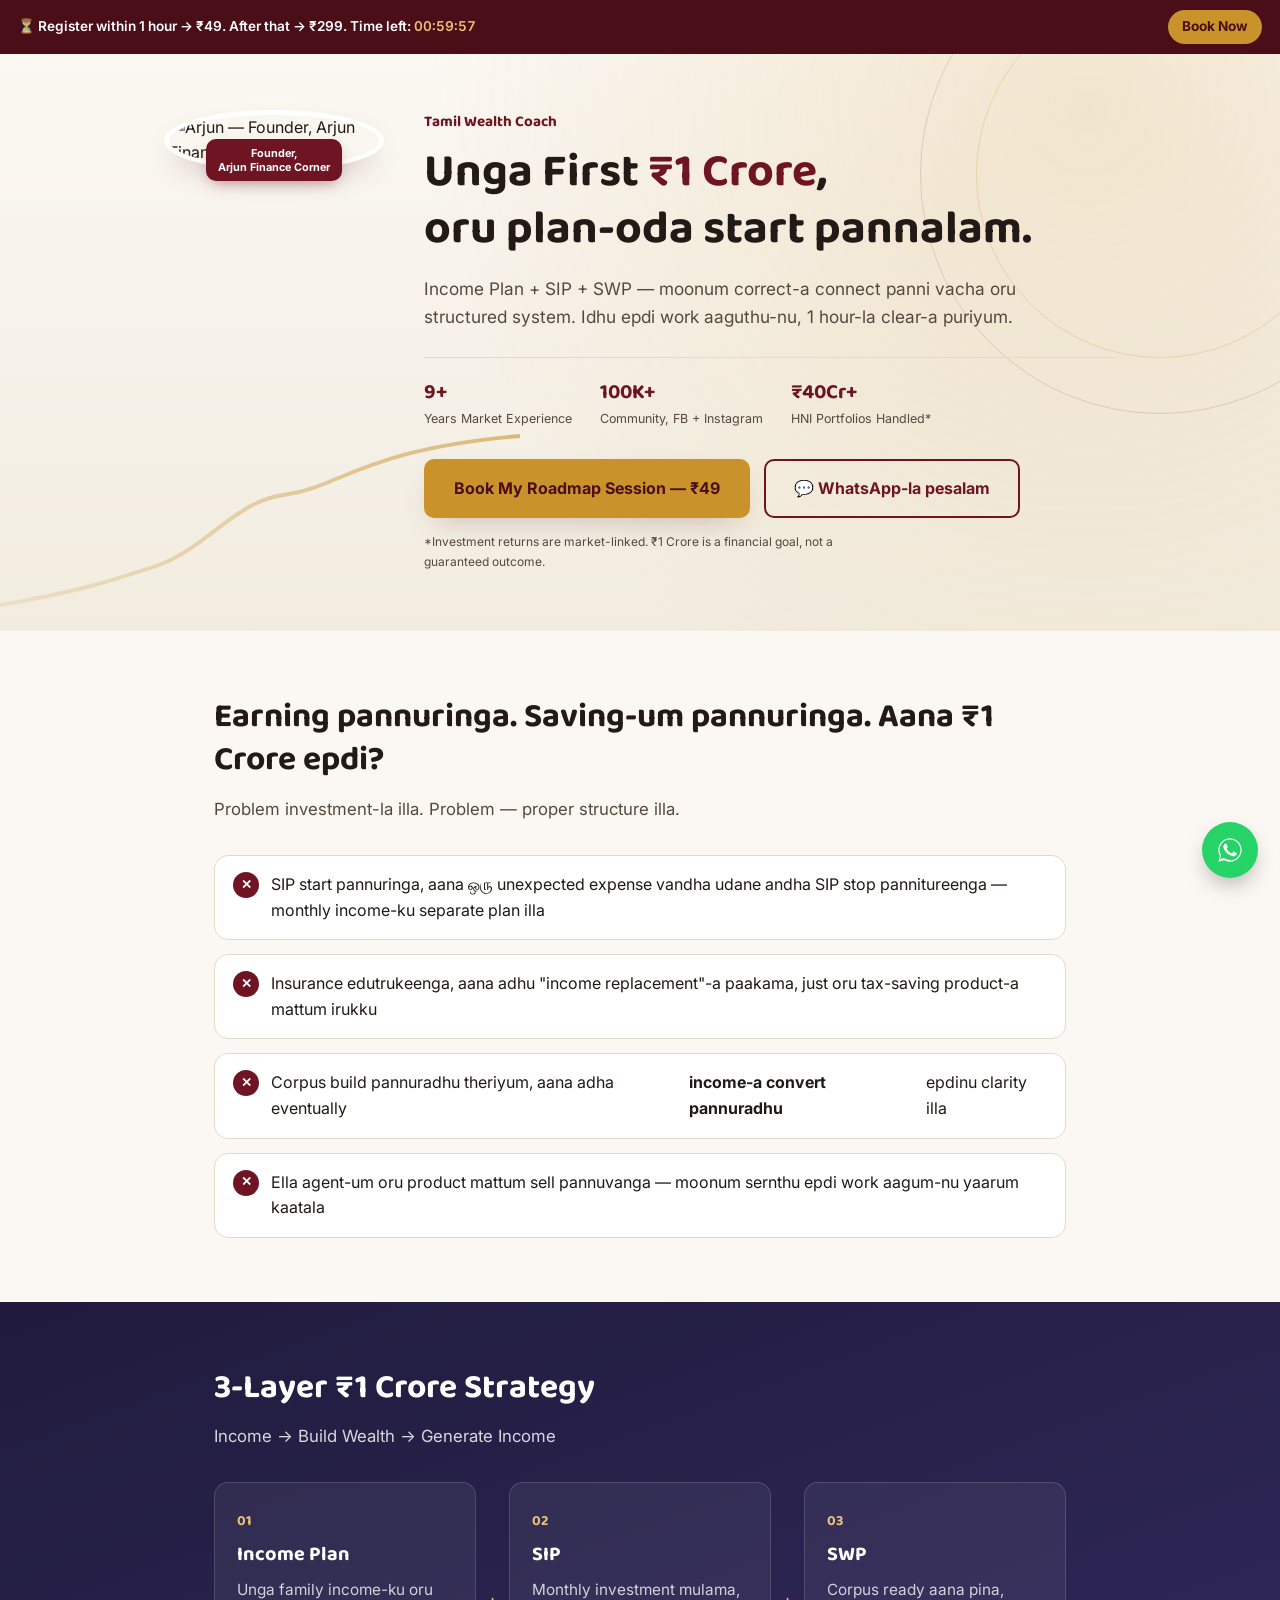
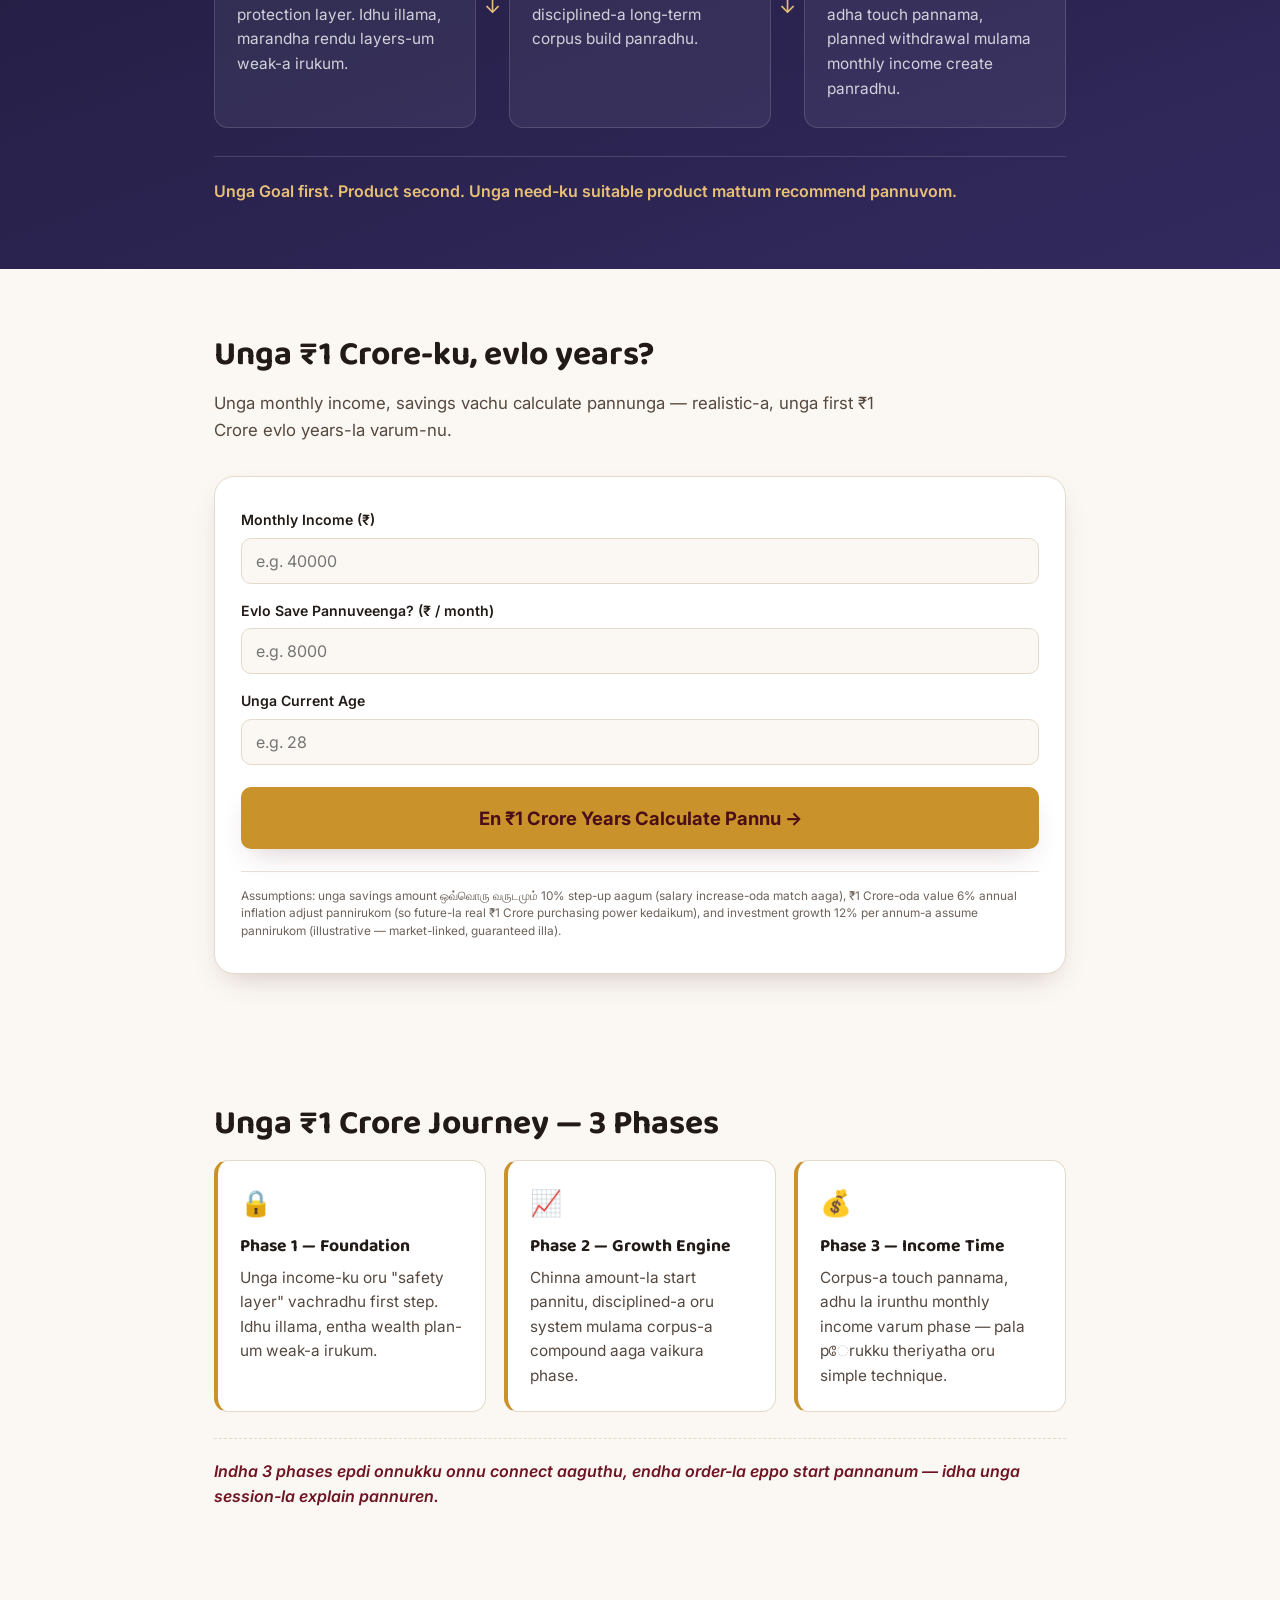
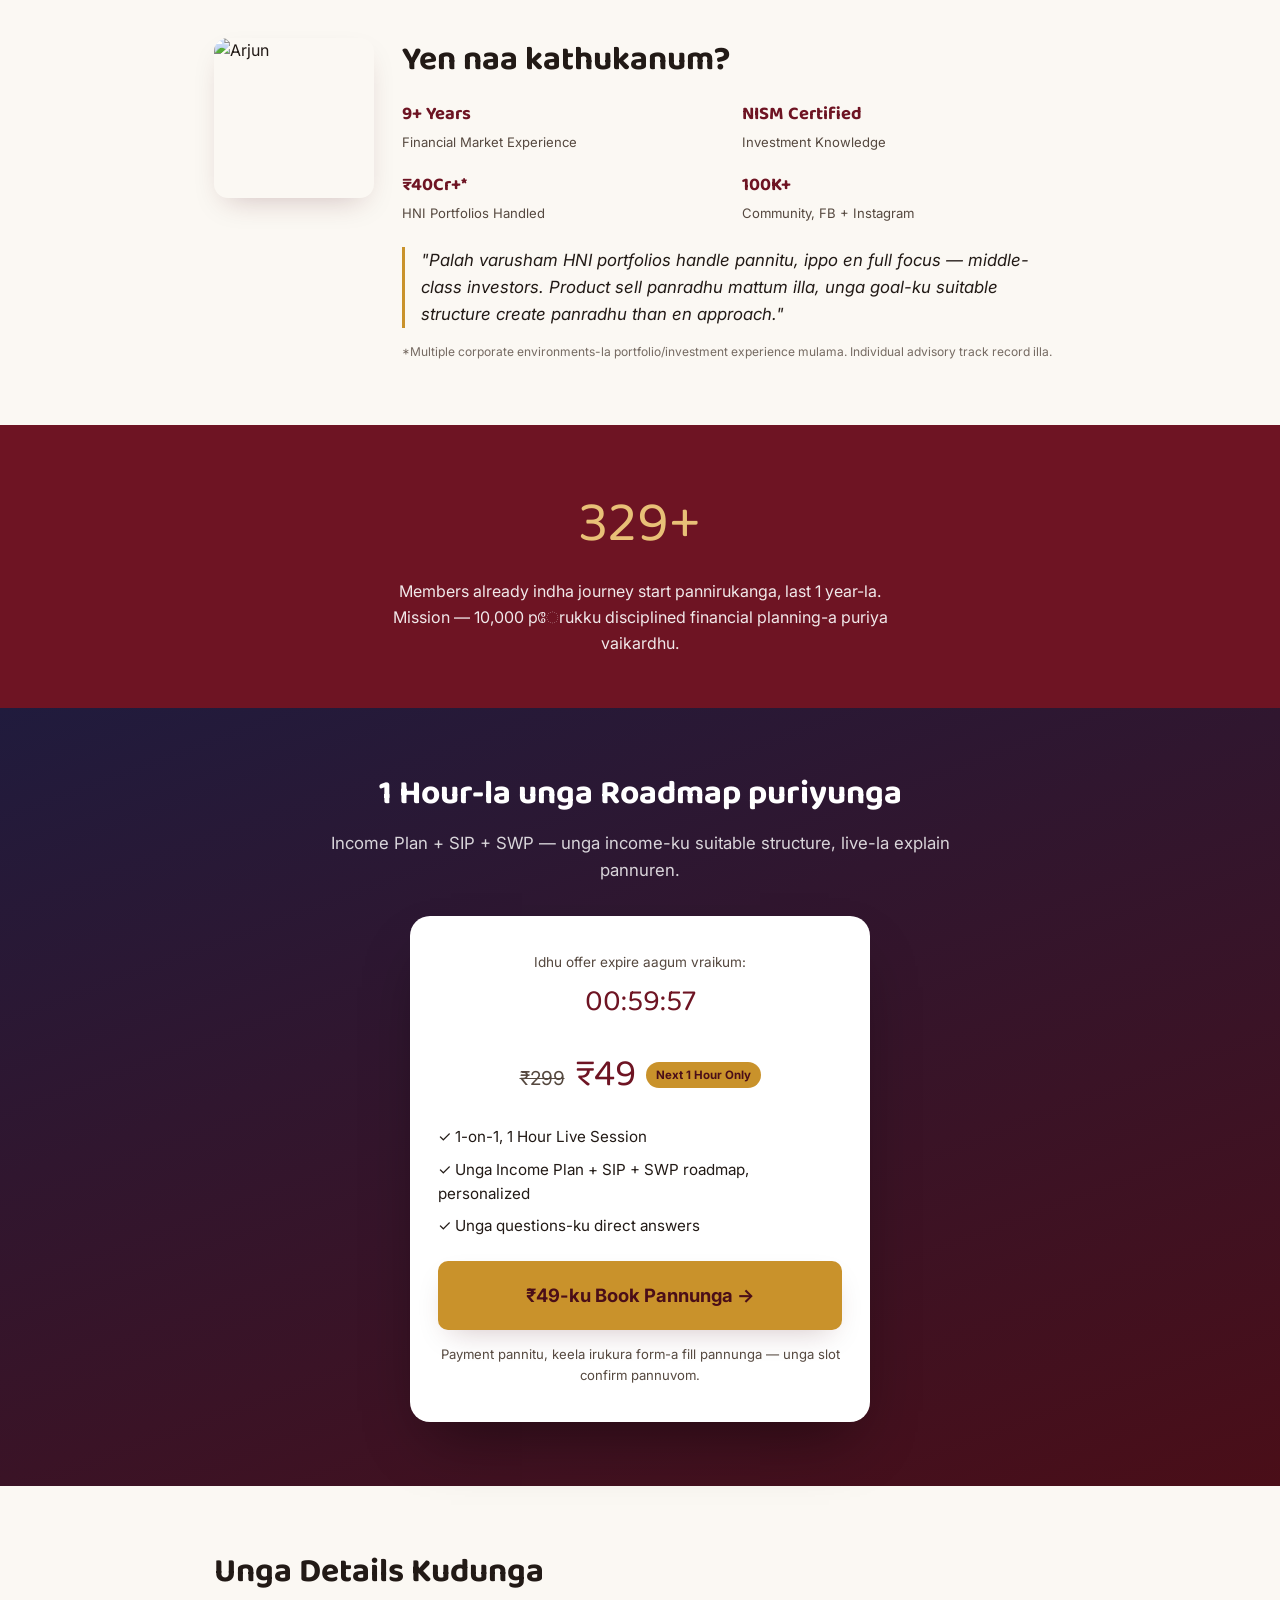
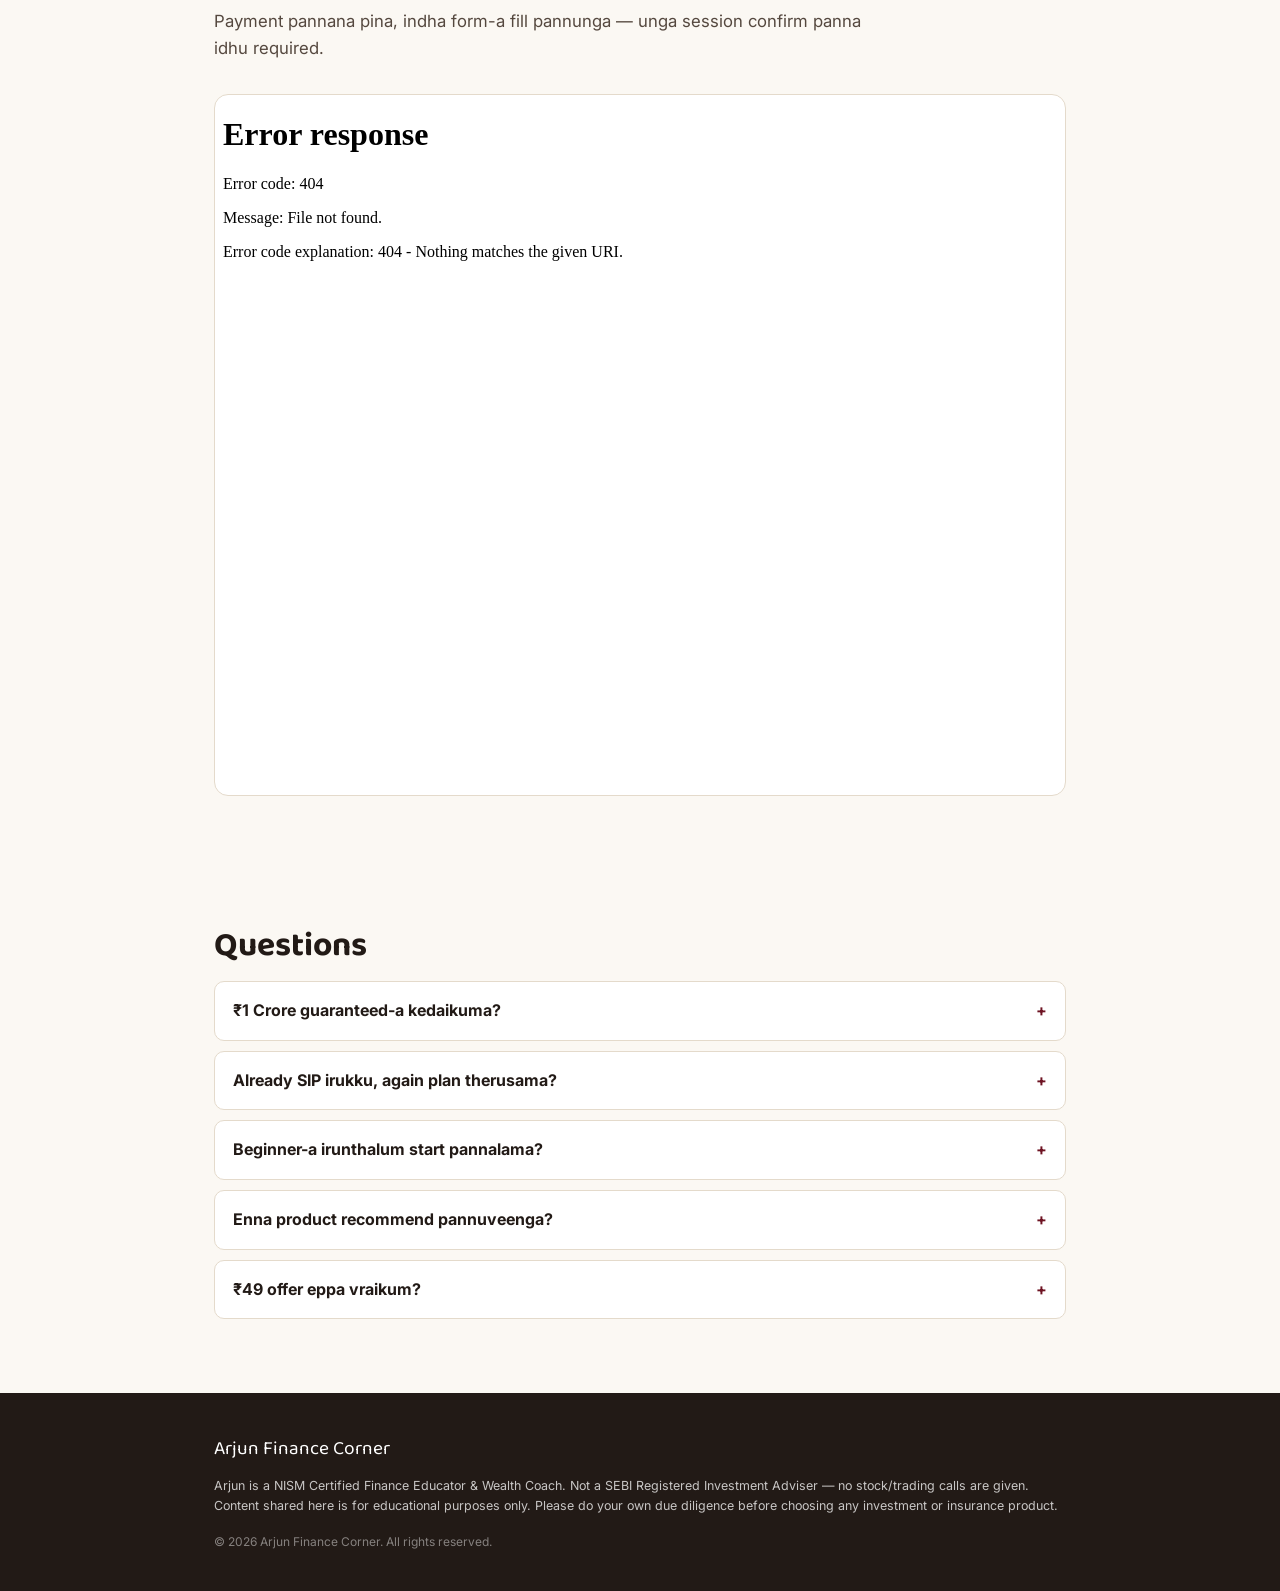
==== index.html @ 96fdb2d8 "Initial commit" ====
<!DOCTYPE html>
<html lang="en">
<head>
<meta charset="UTF-8">
<meta name="viewport" content="width=device-width, initial-scale=1.0">
<title>Arjun Finance Corner — Your First ₹1 Crore Journey</title>
<meta name="description" content="Income Plan + SIP + SWP — 3 layers combined-a your first ₹1 Crore-ku oru structured plan. Founder, Arjun Finance Corner.">
<link rel="preconnect" href="https://fonts.googleapis.com">
<link rel="preconnect" href="https://fonts.gstatic.com" crossorigin>
<link href="https://fonts.googleapis.com/css2?family=Baloo+Thambi+2:wght@500;600;700;800&family=Inter:wght@400;500;600;700;800&display=swap" rel="stylesheet">
<link rel="stylesheet" href="style.css">
</head>
<body>

<!-- ===== STICKY URGENCY STRIP ===== -->
<div class="urgency-strip" id="urgencyStrip">
  <span class="urgency-strip__text">⏳ Register within 1 hour → ₹49. After that → <span id="stripPriceAfter">₹299</span>. Time left: <span id="stripTimer">--:--:--</span></span>
  <a href="#offer" class="urgency-strip__cta">Book Now</a>
</div>

<!-- ===== HERO ===== -->
<header class="hero">
  <div class="hero__bg-ring" aria-hidden="true"></div>
  <svg class="hero__growth-line" viewBox="0 0 400 160" aria-hidden="true">
    <path d="M0,140 C60,130 90,120 120,110 C160,96 180,60 220,55 C260,50 280,20 400,10" stroke="url(#goldGrad)" stroke-width="3" fill="none" stroke-linecap="round"/>
    <defs>
      <linearGradient id="goldGrad" x1="0" y1="0" x2="1" y2="0">
        <stop offset="0%" stop-color="#C9922B" stop-opacity="0.15"/>
        <stop offset="100%" stop-color="#C9922B" stop-opacity="0.65"/>
      </linearGradient>
    </defs>
  </svg>
  <div class="hero__inner">
    <div class="hero__photo-wrap">
      <img src="assets/arjun-photo.jpg" alt="Arjun — Founder, Arjun Finance Corner" class="hero__photo">
      <div class="hero__badge">Founder,<br>Arjun Finance Corner</div>
    </div>
    <div class="hero__content">
      <p class="hero__kicker">Tamil Wealth Coach</p>
      <h1 class="hero__headline">Unga First <span class="hero__crore">₹1 Crore</span>,<br>oru plan-oda start pannalam.</h1>
      <p class="hero__sub">Income Plan + SIP + SWP — moonum correct-a connect panni vacha oru structured system. Idhu epdi work aaguthu-nu, 1 hour-la clear-a puriyum.</p>
      <div class="hero__stats">
        <div class="hero__stat"><strong>9+</strong><span>Years Market Experience</span></div>
        <div class="hero__stat"><strong>100K+</strong><span>Community, FB + Instagram</span></div>
        <div class="hero__stat"><strong>₹40Cr+</strong><span>HNI Portfolios Handled*</span></div>
      </div>
      <div class="hero__ctas">
        <a href="#offer" class="btn btn--primary">Book My Roadmap Session — ₹49</a>
        <a href="#" class="btn btn--ghost" id="whatsappCta">💬 WhatsApp-la pesalam</a>
      </div>
      <p class="hero__disclaimer">*Investment returns are market-linked. ₹1 Crore is a financial goal, not a guaranteed outcome.</p>
    </div>
  </div>
</header>

<!-- ===== PROBLEM ===== -->
<section class="section problem">
  <div class="section__inner">
    <h2 class="section__title">Earning pannuringa. Saving-um pannuringa. Aana ₹1 Crore epdi?</h2>
    <p class="section__lead">Problem investment-la illa. Problem — proper structure illa.</p>
    <ul class="problem__list">
      <li><span class="problem__mark">✕</span>SIP start pannuringa, aana ஒரு unexpected expense vandha udane andha SIP stop pannitureenga — monthly income-ku separate plan illa</li>
      <li><span class="problem__mark">✕</span>Insurance edutrukeenga, aana adhu "income replacement"-a paakama, just oru tax-saving product-a mattum irukku</li>
      <li><span class="problem__mark">✕</span>Corpus build pannuradhu theriyum, aana adha eventually <strong>income-a convert pannuradhu</strong> epdinu clarity illa</li>
      <li><span class="problem__mark">✕</span>Ella agent-um oru product mattum sell pannuvanga — moonum sernthu epdi work aagum-nu yaarum kaatala</li>
    </ul>
  </div>
</section>

<!-- ===== FRAMEWORK / SOLUTION ===== -->
<section class="section framework" id="framework">
  <div class="section__inner">
    <h2 class="section__title section__title--light">3-Layer ₹1 Crore Strategy</h2>
    <p class="section__lead section__lead--light">Income → Build Wealth → Generate Income</p>
    <div class="framework__grid">
      <div class="framework__card">
        <div class="framework__num">01</div>
        <h3>Income Plan</h3>
        <p>Unga family income-ku oru protection layer. Idhu illama, marandha rendu layers-um weak-a irukum.</p>
      </div>
      <div class="framework__arrow" aria-hidden="true">↓</div>
      <div class="framework__card">
        <div class="framework__num">02</div>
        <h3>SIP</h3>
        <p>Monthly investment mulama, disciplined-a long-term corpus build panradhu.</p>
      </div>
      <div class="framework__arrow" aria-hidden="true">↓</div>
      <div class="framework__card">
        <div class="framework__num">03</div>
        <h3>SWP</h3>
        <p>Corpus ready aana pina, adha touch pannama, planned withdrawal mulama monthly income create panradhu.</p>
      </div>
    </div>
    <p class="framework__note">Unga Goal first. Product second. Unga need-ku suitable product mattum recommend pannuvom.</p>
  </div>
</section>

<!-- ===== CALCULATOR ===== -->
<section class="section calculator" id="calculator">
  <div class="section__inner">
    <h2 class="section__title">Unga ₹1 Crore-ku, evlo years?</h2>
    <p class="section__lead">Unga monthly income, savings vachu calculate pannunga — realistic-a, unga first ₹1 Crore evlo years-la varum-nu.</p>

    <div class="calculator__card">
      <div class="calculator__inputs">
        <label class="calculator__field">
          <span>Monthly Income (₹)</span>
          <input type="number" id="calcIncome" placeholder="e.g. 40000" min="0">
        </label>
        <label class="calculator__field">
          <span>Evlo Save Pannuveenga? (₹ / month)</span>
          <input type="number" id="calcSavings" placeholder="e.g. 8000" min="0">
        </label>
        <label class="calculator__field">
          <span>Unga Current Age</span>
          <input type="number" id="calcAge" placeholder="e.g. 28" min="18" max="65">
        </label>
      </div>
      <button class="btn btn--primary btn--large" id="calcButton">En ₹1 Crore Years Calculate Pannu →</button>

      <div class="calculator__result" id="calcResult" hidden>
        <div class="calculator__result-main">
          <span class="calculator__result-number" id="calcYears">--</span>
          <span class="calculator__result-label">years work pannina, unga ₹1 Crore reach aagum</span>
        </div>
        <p class="calculator__result-sub" id="calcAgeText"></p>
        <p class="calculator__result-cta">Idha faster-a achieve panna, unga structure-la enna change pannanum-nu — session-la personally kaatren.</p>
        <a href="#offer" class="btn btn--ghost calculator__result-btn">En Roadmap Book Pannu — ₹49</a>
      </div>

      <p class="calculator__assumptions">
        Assumptions: unga savings amount ஒவ்வொரு வருடமும் 10% step-up aagum (salary increase-oda match aaga), ₹1 Crore-oda value 6% annual inflation adjust pannirukom (so future-la real ₹1 Crore purchasing power kedaikum), and investment growth 12% per annum-a assume pannirukom (illustrative — market-linked, guaranteed illa).
      </p>
    </div>
  </div>
</section>

<!-- ===== ROADMAP (curiosity, not full reveal) ===== -->
<section class="section roadmap">
  <div class="section__inner">
    <h2 class="section__title">Unga ₹1 Crore Journey — 3 Phases</h2>
    <div class="roadmap__grid">
      <div class="roadmap__phase">
        <span class="roadmap__icon">🔒</span>
        <h3>Phase 1 — Foundation</h3>
        <p>Unga income-ku oru "safety layer" vachradhu first step. Idhu illama, entha wealth plan-um weak-a irukum.</p>
      </div>
      <div class="roadmap__phase">
        <span class="roadmap__icon">📈</span>
        <h3>Phase 2 — Growth Engine</h3>
        <p>Chinna amount-la start pannitu, disciplined-a oru system mulama corpus-a compound aaga vaikura phase.</p>
      </div>
      <div class="roadmap__phase">
        <span class="roadmap__icon">💰</span>
        <h3>Phase 3 — Income Time</h3>
        <p>Corpus-a touch pannama, adhu la irunthu monthly income varum phase — pala pேrukku theriyatha oru simple technique.</p>
      </div>
    </div>
    <p class="roadmap__hook">Indha 3 phases epdi onnukku onnu connect aaguthu, endha order-la eppo start pannanum — idha unga session-la explain pannuren.</p>
  </div>
</section>

<!-- ===== AUTHORITY ===== -->
<section class="section authority">
  <div class="section__inner authority__inner">
    <img src="assets/arjun-photo.jpg" alt="Arjun" class="authority__photo">
    <div class="authority__content">
      <h2 class="section__title">Yen naa kathukanum?</h2>
      <div class="authority__grid">
        <div class="authority__stat"><strong>9+ Years</strong><span>Financial Market Experience</span></div>
        <div class="authority__stat"><strong>NISM Certified</strong><span>Investment Knowledge</span></div>
        <div class="authority__stat"><strong>₹40Cr+*</strong><span>HNI Portfolios Handled</span></div>
        <div class="authority__stat"><strong>100K+</strong><span>Community, FB + Instagram</span></div>
      </div>
      <p class="authority__story">"Palah varusham HNI portfolios handle pannitu, ippo en full focus — middle-class investors. Product sell panradhu mattum illa, unga goal-ku suitable structure create panradhu than en approach."</p>
      <p class="authority__fine">*Multiple corporate environments-la portfolio/investment experience mulama. Individual advisory track record illa.</p>
    </div>
  </div>
</section>

<!-- ===== MISSION ===== -->
<section class="section mission">
  <div class="section__inner mission__inner">
    <div class="mission__number">329+</div>
    <p class="mission__text">Members already indha journey start pannirukanga, last 1 year-la. Mission — 10,000 pேrukku disciplined financial planning-a puriya vaikardhu.</p>
  </div>
</section>

<!-- ===== OFFER / CTA ===== -->
<section class="section offer" id="offer">
  <div class="section__inner offer__inner">
    <h2 class="section__title section__title--light">1 Hour-la unga Roadmap puriyunga</h2>
    <p class="section__lead section__lead--light">Income Plan + SIP + SWP — unga income-ku suitable structure, live-la explain pannuren.</p>

    <div class="offer__card">
      <div class="offer__timer">
        <p class="offer__timer-label">Idhu offer expire aagum vraikum:</p>
        <div class="offer__timer-count" id="offerTimer">--:--:--</div>
      </div>
      <div class="offer__price">
        <span class="offer__price-old">₹299</span>
        <span class="offer__price-new">₹49</span>
        <span class="offer__price-tag">Next 1 Hour Only</span>
      </div>
      <ul class="offer__includes">
        <li>✓ 1-on-1, 1 Hour Live Session</li>
        <li>✓ Unga Income Plan + SIP + SWP roadmap, personalized</li>
        <li>✓ Unga questions-ku direct answers</li>
      </ul>
      <a href="https://razorpay.me/@arjun6340?amount=rZC5NMufSVtgb9QV3szYxw%3D%3D" target="_blank" rel="noopener" class="btn btn--primary btn--large">₹49-ku Book Pannunga →</a>
      <p class="offer__note">Payment pannitu, keela irukura form-a fill pannunga — unga slot confirm pannuvom.</p>
    </div>
  </div>
</section>

<!-- ===== LEAD FORM ===== -->
<section class="section lead-form" id="register">
  <div class="section__inner">
    <h2 class="section__title">Unga Details Kudunga</h2>
    <p class="section__lead">Payment pannana pina, indha form-a fill pannunga — unga session confirm panna idhu required.</p>

    <!--
      GOOGLE FORM EMBED — REPLACE THIS
      ---------------------------------
      1. Create a Google Form with fields: Name, Phone Number, Age, Yearly Investable Amount
      2. Link the form's responses to a Google Sheet (Responses tab -> link to Sheets icon)
      3. Get the form's embed link: Send -> <> (embed) -> copy the src URL
      4. Paste that URL below, replacing YOUR_GOOGLE_FORM_EMBED_URL

      Alternative: if you're collecting details via Razorpay itself (custom fields
      on the payment page), you can remove this whole iframe block and instead
      link straight to your Razorpay page from the Offer section above.
    -->
    <div class="lead-form__frame-wrap">
      <iframe src="YOUR_GOOGLE_FORM_EMBED_URL" width="100%" height="700" frameborder="0" title="Registration Form">Loading form…</iframe>
    </div>
  </div>
</section>

<!-- ===== FAQ ===== -->
<section class="section faq">
  <div class="section__inner">
    <h2 class="section__title">Questions</h2>
    <details class="faq__item">
      <summary>₹1 Crore guaranteed-a kedaikuma?</summary>
      <p>Illa. ₹1 Crore oru financial goal. Actual outcome investment performance, contributions, time matrum vera factors-a depend pannirukum.</p>
    </details>
    <details class="faq__item">
      <summary>Already SIP irukku, again plan therusama?</summary>
      <p>Existing investments-a review pannitu, avanga unga goal-ku align aagurangala-nu paakalam.</p>
    </details>
    <details class="faq__item">
      <summary>Beginner-a irunthalum start pannalama?</summary>
      <p>Yes. Unga current financial position matrum goal-oda base pannitu plan build pannalam.</p>
    </details>
    <details class="faq__item">
      <summary>Enna product recommend pannuveenga?</summary>
      <p>Unga goal matrum suitability-a base pannitu, appropriate options mattum consider pannuvom.</p>
    </details>
    <details class="faq__item">
      <summary>₹49 offer eppa vraikum?</summary>
      <p>Neenga page open pannina 1 hour-ku ulla register pannina ₹49. Adhukku aprom regular price ₹299 apply aagum.</p>
    </details>
  </div>
</section>

<!-- ===== FOOTER ===== -->
<footer class="footer">
  <div class="section__inner footer__inner">
    <p class="footer__brand">Arjun Finance Corner</p>
    <p class="footer__disclaimer">Arjun is a NISM Certified Finance Educator &amp; Wealth Coach. Not a SEBI Registered Investment Adviser — no stock/trading calls are given. Content shared here is for educational purposes only. Please do your own due diligence before choosing any investment or insurance product.</p>
    <p class="footer__copy">© <span id="year"></span> Arjun Finance Corner. All rights reserved.</p>
  </div>
</footer>

<!-- ===== FLOATING WHATSAPP BUTTON ===== -->
<a href="#" id="whatsappFloat" class="whatsapp-float" target="_blank" rel="noopener" aria-label="Chat on WhatsApp">
  <svg viewBox="0 0 24 24" width="28" height="28" fill="white"><path d="M17.5 14.4c-.3-.1-1.7-.9-2-1-.3-.1-.5-.1-.7.1-.2.3-.8 1-.9 1.2-.2.2-.3.2-.6.1-.3-.1-1.3-.5-2.4-1.5-.9-.8-1.5-1.8-1.7-2.1-.2-.3 0-.5.1-.6.1-.1.3-.3.4-.5.1-.2.2-.3.3-.5.1-.2 0-.4 0-.5C10 9 9.4 7.6 9.1 7c-.2-.5-.4-.4-.6-.4h-.5c-.2 0-.5.1-.7.3-.2.3-1 1-1 2.4s1 2.8 1.1 3c.1.2 2 3.1 4.9 4.3.7.3 1.2.5 1.6.6.7.2 1.3.2 1.8.1.5-.1 1.7-.7 2-1.4.2-.7.2-1.2.1-1.3-.1-.1-.3-.2-.6-.3z"/><path d="M12 2C6.5 2 2 6.5 2 12c0 1.9.5 3.6 1.4 5.2L2 22l4.9-1.3c1.5.8 3.3 1.3 5.1 1.3 5.5 0 10-4.5 10-10S17.5 2 12 2zm0 18.3c-1.7 0-3.3-.5-4.7-1.3l-.3-.2-3.5 1 .9-3.4-.2-.4C3.5 14.6 3 13.3 3 12 3 7.1 7.1 3 12 3s9 4.1 9 9-4.1 9-9 9z"/></svg>
</a>

<script src="script.js"></script>
<script>document.getElementById('year').textContent = new Date().getFullYear();</script>
</body>
</html>
---- style.css ----
/* ===================================================================
   ARJUN FINANCE CORNER — Landing Page
   Palette: maroon (from brand blazer) + gold (wealth/Tamil festive cue)
             on warm ivory, with deep indigo for the framework section.
=================================================================== */

:root{
  --maroon: #6E1423;
  --maroon-dark: #4A0E18;
  --gold: #C9922B;
  --gold-light: #E8C077;
  --indigo: #201B3D;
  --indigo-light: #322A5E;
  --ivory: #FBF8F3;
  --ivory-deep: #F2ECE0;
  --ink: #221A16;
  --ink-soft: #55483F;
  --line: #E4DACB;
  --white: #FFFFFF;

  --font-head: 'Baloo Thambi 2', sans-serif;
  --font-body: 'Inter', sans-serif;

  --radius: 14px;
  --shadow: 0 12px 30px -12px rgba(74,14,24,0.25);
}

*{box-sizing:border-box; margin:0; padding:0;}

html{scroll-behavior:smooth;}

body{
  font-family: var(--font-body);
  color: var(--ink);
  background: var(--ivory);
  line-height: 1.6;
  -webkit-font-smoothing: antialiased;
}

h1,h2,h3{ font-family: var(--font-head); font-weight: 700; color: var(--ink); }

.section__inner{
  max-width: 900px;
  margin: 0 auto;
  padding: 64px 24px;
}

.section__title{
  font-size: clamp(1.5rem, 4vw, 2.1rem);
  line-height: 1.3;
  margin-bottom: 14px;
}
.section__title--light{ color: var(--white); }

.section__lead{
  font-size: 1.05rem;
  color: var(--ink-soft);
  margin-bottom: 32px;
  max-width: 60ch;
}
.section__lead--light{ color: rgba(255,255,255,0.82); }

/* ---------- Buttons ---------- */
.btn{
  display:inline-block;
  font-family: var(--font-body);
  font-weight: 700;
  font-size: 1rem;
  text-decoration:none;
  padding: 15px 28px;
  border-radius: 10px;
  transition: transform .15s ease, box-shadow .15s ease;
  border: 2px solid transparent;
}
.btn:hover{ transform: translateY(-2px); }
.btn--primary{
  background: var(--gold);
  color: var(--maroon-dark);
  box-shadow: var(--shadow);
}
.btn--primary:hover{ box-shadow: 0 16px 34px -10px rgba(201,146,43,0.5); }
.btn--ghost{
  background: transparent;
  border-color: rgba(255,255,255,0.55);
  color: var(--white);
}
.btn--large{ font-size: 1.15rem; padding: 18px 36px; width: 100%; text-align:center; }

/* ---------- Urgency strip ---------- */
.urgency-strip{
  position: sticky; top:0; z-index: 50;
  background: var(--maroon-dark);
  color: var(--white);
  display:flex; align-items:center; justify-content:space-between; gap:12px;
  padding: 10px 18px;
  font-size: 0.85rem;
}
.urgency-strip__text{ font-weight:600; }
#stripTimer{ color: var(--gold-light); font-variant-numeric: tabular-nums; }
.urgency-strip__cta{
  background: var(--gold); color: var(--maroon-dark);
  padding: 6px 14px; border-radius: 20px; font-weight:700;
  text-decoration:none; white-space:nowrap;
}

/* ---------- Hero ---------- */
.hero{
  position: relative;
  background:
    radial-gradient(circle at 85% 10%, rgba(201,146,43,0.18), transparent 55%),
    linear-gradient(180deg, var(--ivory) 0%, var(--ivory-deep) 100%);
  overflow: hidden;
  padding-bottom: 20px;
}
.hero__bg-ring{
  position: absolute;
  right: -120px; top: -120px;
  width: 480px; height: 480px;
  border: 1.5px solid rgba(110,20,35,0.15);
  border-radius: 50%;
}
.hero__bg-ring::before{
  content:"";
  position:absolute; inset: 55px;
  border: 1.5px solid rgba(201,146,43,0.25);
  border-radius: 50%;
}
.hero__growth-line{
  position:absolute; left:0; bottom:0; width: 55%; max-width: 520px; height:auto;
  opacity: 0.9;
  pointer-events:none;
}
@keyframes heroRise{
  from{ opacity:0; transform: translateY(14px); }
  to{ opacity:1; transform: translateY(0); }
}
.hero__content > *{ animation: heroRise 0.7s ease both; }
.hero__content > *:nth-child(2){ animation-delay: 0.06s; }
.hero__content > *:nth-child(3){ animation-delay: 0.12s; }
.hero__content > *:nth-child(4){ animation-delay: 0.18s; }
.hero__content > *:nth-child(5){ animation-delay: 0.24s; }
.hero__content > *:nth-child(6){ animation-delay: 0.30s; }
@media (prefers-reduced-motion: reduce){
  .hero__content > *{ animation: none; }
}
.hero__inner{
  position: relative;
  max-width: 1000px;
  margin: 0 auto;
  padding: 56px 24px 40px;
  display:grid;
  grid-template-columns: 220px 1fr;
  gap: 40px;
  align-items:start;
}
.hero__photo-wrap{ position: relative; }
.hero__photo{
  width: 100%;
  aspect-ratio: 1/1;
  object-fit: cover;
  border-radius: 50%;
  border: 5px solid var(--white);
  box-shadow: var(--shadow);
}
.hero__badge{
  position:absolute; bottom:-10px; left:50%; transform:translateX(-50%);
  background: var(--maroon);
  color: var(--white);
  font-size: 0.68rem; font-weight:700; text-align:center; line-height:1.3;
  padding: 7px 12px; border-radius: 10px;
  white-space:nowrap;
  box-shadow: 0 6px 16px -6px rgba(110,20,35,0.5);
}
.hero__kicker{
  font-family: var(--font-head);
  color: var(--maroon);
  font-weight: 700;
  font-size: 0.95rem;
  margin-bottom: 10px;
}
.hero__headline{
  font-size: clamp(1.9rem, 5vw, 2.9rem);
  line-height: 1.22;
  margin-bottom: 18px;
}
.hero__crore{ color: var(--maroon); }
.hero__sub{
  color: var(--ink-soft);
  font-size: 1.08rem;
  max-width: 56ch;
  margin-bottom: 26px;
}
.hero__stats{
  display:flex; gap: 28px; flex-wrap: wrap;
  margin-bottom: 30px;
  padding-top: 18px;
  border-top: 1px solid var(--line);
}
.hero__stat{ display:flex; flex-direction:column; }
.hero__stat strong{ font-family: var(--font-head); font-size: 1.3rem; color: var(--maroon); }
.hero__stat span{ font-size: 0.78rem; color: var(--ink-soft); }
.hero__ctas{ display:flex; gap:14px; flex-wrap:wrap; margin-bottom: 14px; }
.hero__ctas .btn--ghost{ color: var(--maroon); border-color: var(--maroon); }
.hero__disclaimer{ font-size: 0.75rem; color: var(--ink-soft); opacity: 0.8; max-width: 56ch; }

/* ---------- Problem ---------- */
.problem__list{ list-style:none; display:grid; gap: 14px; }
.problem__list li{
  display:flex; gap: 12px; align-items:flex-start;
  background: var(--white);
  border: 1px solid var(--line);
  border-radius: var(--radius);
  padding: 16px 18px;
  font-size: 1rem;
}
.problem__mark{
  flex-shrink:0;
  width: 26px; height:26px;
  background: var(--maroon);
  color: var(--white);
  border-radius: 50%;
  display:flex; align-items:center; justify-content:center;
  font-size: 0.8rem; font-weight:700;
}

/* ---------- Framework (dark) ---------- */
.framework{
  background: linear-gradient(160deg, var(--indigo) 0%, var(--indigo-light) 100%);
  color: var(--white);
}
.framework__grid{
  display:grid;
  grid-template-columns: 1fr;
  gap: 8px;
  margin: 24px 0 28px;
}
.framework__card{
  background: rgba(255,255,255,0.06);
  border: 1px solid rgba(255,255,255,0.14);
  border-radius: var(--radius);
  padding: 26px 22px;
}
.framework__num{
  font-family: var(--font-head);
  color: var(--gold-light);
  font-size: 0.9rem;
  font-weight:700;
  margin-bottom: 6px;
}
.framework__card h3{ color: var(--white); font-size: 1.25rem; margin-bottom: 8px; }
.framework__card p{ color: rgba(255,255,255,0.78); font-size: 0.96rem; }
.framework__arrow{ text-align:center; color: var(--gold-light); font-size: 1.3rem; }
.framework__note{
  font-size: 1rem; font-weight:600; color: var(--gold-light);
  border-top: 1px solid rgba(255,255,255,0.15);
  padding-top: 22px;
}

/* ---------- Calculator ---------- */
.calculator__card{
  background: var(--white);
  border: 1px solid var(--line);
  border-radius: 20px;
  padding: 32px 26px;
  box-shadow: var(--shadow);
}
.calculator__inputs{
  display:grid; gap: 16px;
  margin-bottom: 22px;
}
.calculator__field{ display:flex; flex-direction:column; gap:6px; }
.calculator__field span{ font-size: 0.88rem; font-weight:600; color: var(--ink); }
.calculator__field input{
  font-family: var(--font-body);
  font-size: 1rem;
  padding: 12px 14px;
  border: 1.5px solid var(--line);
  border-radius: 10px;
  background: var(--ivory);
  color: var(--ink);
}
.calculator__field input:focus{
  outline: none;
  border-color: var(--maroon);
}
.calculator__result{
  margin-top: 26px;
  padding-top: 24px;
  border-top: 1px dashed var(--line);
  text-align:center;
}
.calculator__result-main{
  display:flex; flex-direction:column; align-items:center; gap:4px;
  margin-bottom: 10px;
}
.calculator__result-number{
  font-family: var(--font-head);
  font-size: 3rem;
  color: var(--maroon);
  line-height:1;
}
.calculator__result-label{ font-size: 0.92rem; color: var(--ink-soft); max-width: 32ch; }
.calculator__result-sub{ font-size: 0.9rem; color: var(--ink-soft); margin-bottom: 14px; }
.calculator__result-cta{ font-size: 0.95rem; font-weight:600; color: var(--ink); margin-bottom: 16px; }
.calculator__result-btn{ color: var(--maroon); border-color: var(--maroon); }
.calculator__assumptions{
  font-size: 0.74rem; color: var(--ink-soft); opacity:0.85;
  margin-top: 22px; padding-top: 16px; border-top: 1px solid var(--line);
  line-height:1.5;
}

/* ---------- Roadmap ---------- */
.roadmap__grid{
  display:grid; gap: 18px;
  margin-bottom: 26px;
}
.roadmap__phase{
  background: var(--white);
  border: 1px solid var(--line);
  border-left: 4px solid var(--gold);
  border-radius: var(--radius);
  padding: 22px;
  transition: transform .18s ease, box-shadow .18s ease;
}
.roadmap__phase:hover{
  transform: translateY(-4px);
  box-shadow: var(--shadow);
}
.roadmap__icon{ font-size: 1.6rem; display:block; margin-bottom: 8px; }
.roadmap__phase h3{ font-size: 1.1rem; margin-bottom: 6px; }
.roadmap__phase p{ color: var(--ink-soft); font-size: 0.96rem; }
.roadmap__hook{
  font-style: italic;
  color: var(--maroon);
  font-weight: 600;
  border-top: 1px dashed var(--line);
  padding-top: 20px;
}

/* ---------- Authority ---------- */
.authority__inner{
  display:grid; grid-template-columns: 160px 1fr; gap: 28px; align-items:start;
}
.authority__photo{
  width:100%; aspect-ratio: 1/1; object-fit:cover;
  border-radius: var(--radius);
  box-shadow: var(--shadow);
}
.authority__grid{
  display:grid; grid-template-columns: 1fr 1fr; gap: 16px;
  margin: 18px 0 22px;
}
.authority__stat strong{ display:block; font-family: var(--font-head); color: var(--maroon); font-size:1.15rem; }
.authority__stat span{ font-size: 0.82rem; color: var(--ink-soft); }
.authority__story{
  font-size: 1.05rem; font-style: italic; color: var(--ink);
  border-left: 3px solid var(--gold);
  padding-left: 16px;
  margin-bottom: 14px;
}
.authority__fine{ font-size: 0.75rem; color: var(--ink-soft); opacity:0.8; }

/* ---------- Mission ---------- */
.mission{ background: var(--maroon); color: var(--white); }
.mission__inner{ text-align:center; padding: 52px 24px; }
.mission__number{
  font-family: var(--font-head);
  font-size: clamp(2.6rem, 8vw, 3.6rem);
  color: var(--gold-light);
}
.mission__text{ max-width: 50ch; margin: 10px auto 0; color: rgba(255,255,255,0.9); }

/* ---------- Offer ---------- */
.offer{
  background: linear-gradient(160deg, var(--indigo) 0%, var(--maroon-dark) 100%);
}
.offer__inner{ text-align:center; }
.offer__inner .section__lead{ margin-left:auto; margin-right:auto; }
.offer__card{
  background: var(--white);
  border-radius: 20px;
  padding: 36px 28px;
  max-width: 460px;
  margin: 0 auto;
  box-shadow: 0 30px 60px -20px rgba(0,0,0,0.45);
}
.offer__timer-label{ font-size: 0.85rem; color: var(--ink-soft); margin-bottom:4px; }
.offer__timer-count{
  font-family: var(--font-head);
  font-size: 1.9rem;
  color: var(--maroon);
  font-variant-numeric: tabular-nums;
  margin-bottom: 18px;
}
.offer__price{ display:flex; align-items:baseline; justify-content:center; gap:10px; margin-bottom: 20px; }
.offer__price-old{ text-decoration: line-through; color: var(--ink-soft); font-size:1.2rem; }
.offer__price-new{ font-family: var(--font-head); font-size: 2.4rem; color: var(--maroon); }
.offer__price-tag{ background: var(--gold); color: var(--maroon-dark); font-size:0.72rem; font-weight:700; padding: 4px 10px; border-radius: 20px; align-self:center; }
.offer__includes{ list-style:none; text-align:left; margin-bottom: 22px; display:grid; gap:8px; }
.offer__includes li{ font-size: 0.95rem; color: var(--ink); }
.offer__note{ font-size: 0.82rem; color: var(--ink-soft); margin-top: 14px; }

/* ---------- Lead form ---------- */
.lead-form__frame-wrap{
  border: 1px solid var(--line);
  border-radius: var(--radius);
  overflow: hidden;
  background: var(--white);
}
.lead-form iframe{ display:block; }

/* ---------- FAQ ---------- */
.faq__item{
  background: var(--white);
  border: 1px solid var(--line);
  border-radius: 10px;
  padding: 16px 18px;
  margin-bottom: 10px;
}
.faq__item summary{
  cursor:pointer; font-weight:700; font-size: 1rem;
  list-style: none;
}
.faq__item summary::-webkit-details-marker{ display:none; }
.faq__item summary::after{ content:"+"; float:right; color: var(--maroon); font-weight:700; }
.faq__item[open] summary::after{ content:"–"; }
.faq__item p{ margin-top: 10px; color: var(--ink-soft); font-size: 0.95rem; }

/* ---------- Footer ---------- */
.footer{ background: var(--ink); color: rgba(255,255,255,0.75); }
.footer__inner{ padding: 40px 24px; }
.footer__brand{ font-family: var(--font-head); color: var(--white); font-size: 1.2rem; margin-bottom: 12px; }
.footer__disclaimer{ font-size: 0.78rem; line-height:1.6; margin-bottom: 16px; }
.footer__copy{ font-size: 0.75rem; opacity: 0.6; }

/* ---------- WhatsApp float ---------- */
.whatsapp-float{
  position: fixed; bottom: 22px; right: 22px; z-index: 60;
  width: 56px; height:56px; border-radius:50%;
  background: #25D366;
  display:flex; align-items:center; justify-content:center;
  box-shadow: 0 10px 24px -8px rgba(0,0,0,0.4);
}

/* ---------- Responsive ---------- */
@media (min-width: 720px){
  .framework__grid{ grid-template-columns: 1fr auto 1fr auto 1fr; align-items:stretch; }
  .framework__arrow{ align-self:center; }
  .roadmap__grid{ grid-template-columns: repeat(3, 1fr); }
}
@media (max-width: 620px){
  .hero__inner{ grid-template-columns: 1fr; text-align:center; }
  .hero__photo-wrap{ width: 160px; margin: 0 auto; }
  .hero__stats{ justify-content:center; }
  .hero__ctas{ justify-content:center; }
  .authority__inner{ grid-template-columns: 1fr; text-align:center; }
  .authority__photo{ width: 140px; margin: 0 auto; }
  .authority__story{ text-align:left; }
  .urgency-strip{ flex-direction:column; text-align:center; gap:6px; }
}

@media (prefers-reduced-motion: reduce){
  html{ scroll-behavior:auto; }
  .btn{ transition:none; }
}

/* Visible keyboard focus */
a:focus-visible, button:focus-visible, summary:focus-visible{
  outline: 3px solid var(--gold);
  outline-offset: 2px;
}

/* ---------- Thank-you page ---------- */
.ty{
  min-height: 100vh;
  display:flex; align-items:center; justify-content:center;
  background: linear-gradient(160deg, var(--indigo) 0%, var(--maroon-dark) 100%);
  padding: 40px 20px;
}
.ty__card{
  background: var(--white);
  border-radius: 22px;
  max-width: 460px;
  width: 100%;
  padding: 40px 30px;
  text-align: center;
  box-shadow: 0 30px 70px -20px rgba(0,0,0,0.5);
}
.ty__photo{
  width: 76px; height: 76px; border-radius:50%; object-fit:cover;
  border: 3px solid var(--gold);
  margin-bottom: 14px;
}
.ty__check{
  width: 52px; height:52px; border-radius:50%;
  background: var(--gold);
  color: var(--maroon-dark);
  font-size: 1.6rem; font-weight:800;
  display:flex; align-items:center; justify-content:center;
  margin: 0 auto 16px;
}
.ty__title{ font-size: 1.6rem; margin-bottom: 10px; }
.ty__sub{ color: var(--ink-soft); font-size: 0.98rem; margin-bottom: 26px; }
.ty__next{ text-align:left; background: var(--ivory); border-radius: 12px; padding: 18px 20px; margin-bottom: 24px; }
.ty__next h2{ font-size: 1rem; margin-bottom: 10px; }
.ty__next ol{ padding-left: 18px; color: var(--ink-soft); font-size: 0.92rem; display:grid; gap: 8px; }
.ty__wa-btn{ width:100%; text-align:center; margin-bottom: 18px; }
.ty__help{ font-size: 0.85rem; color: var(--ink-soft); }
.ty__help a{ color: var(--maroon); font-weight:600; }
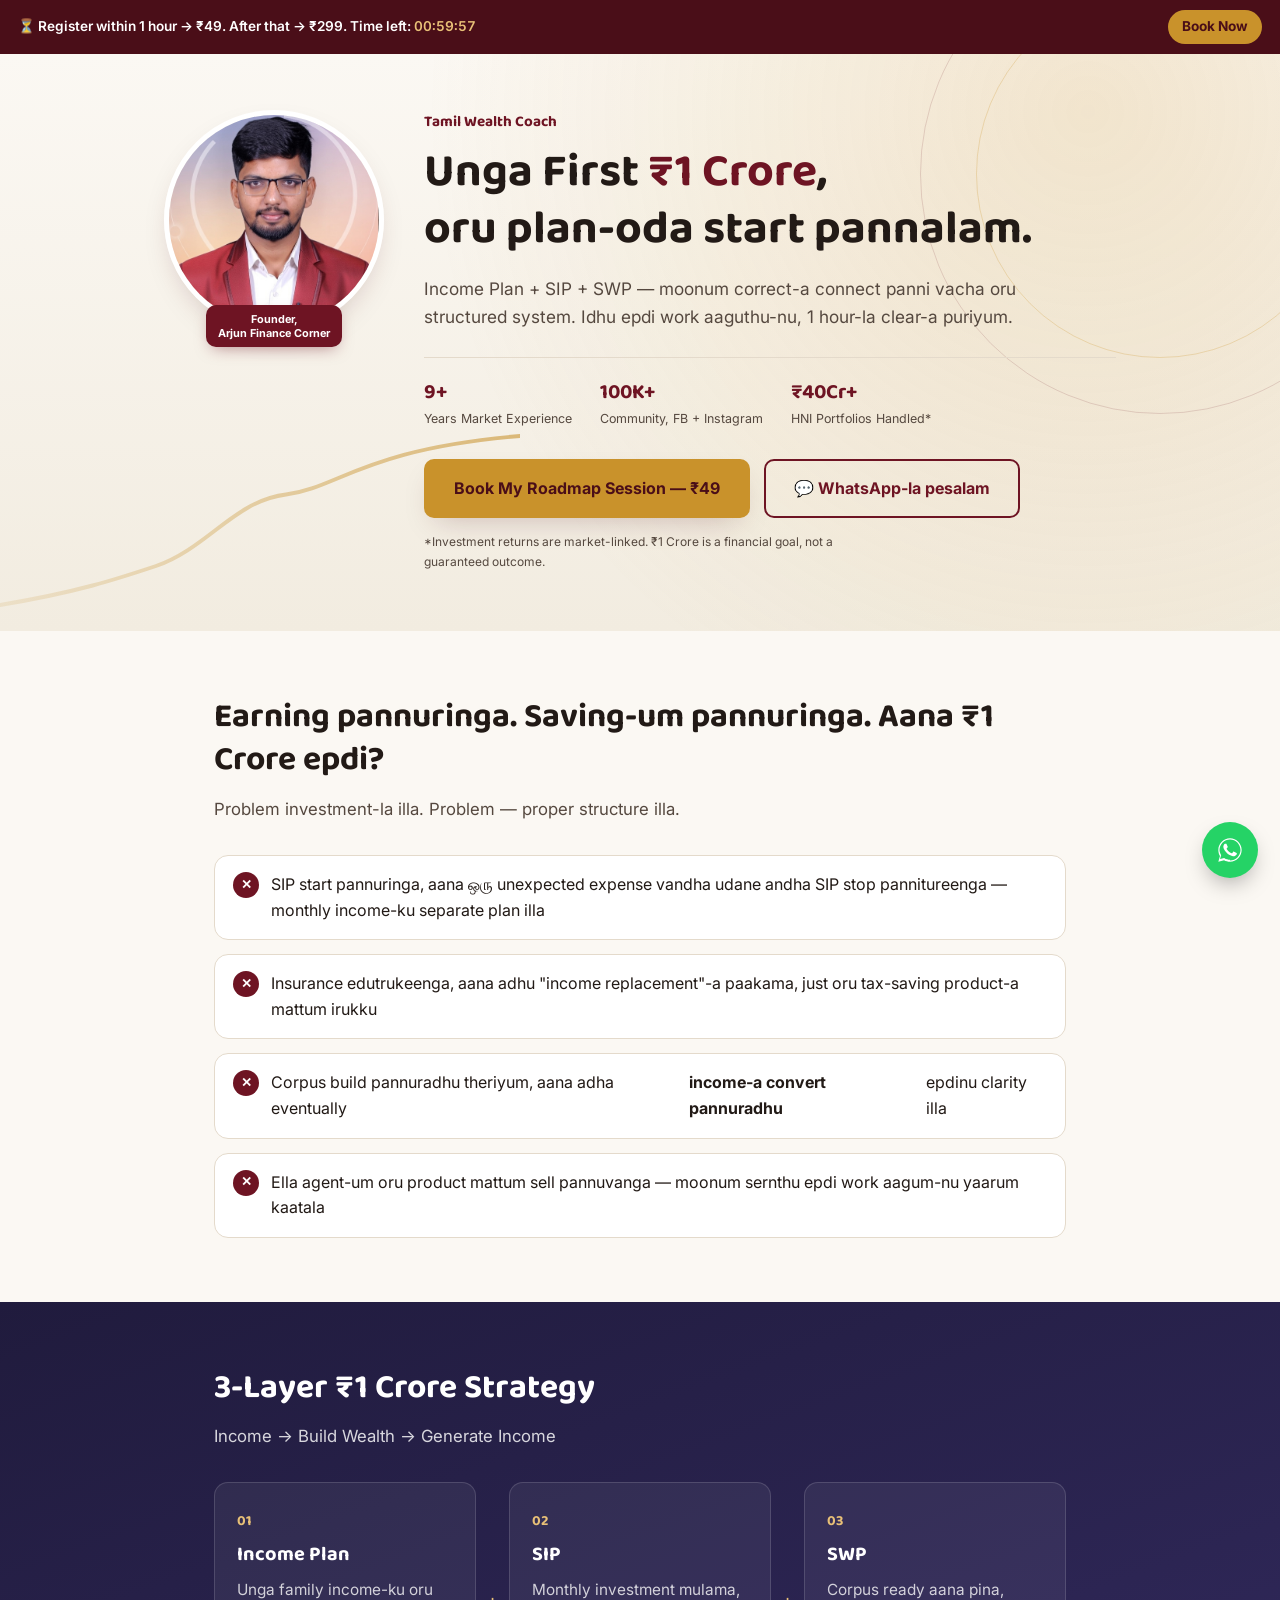
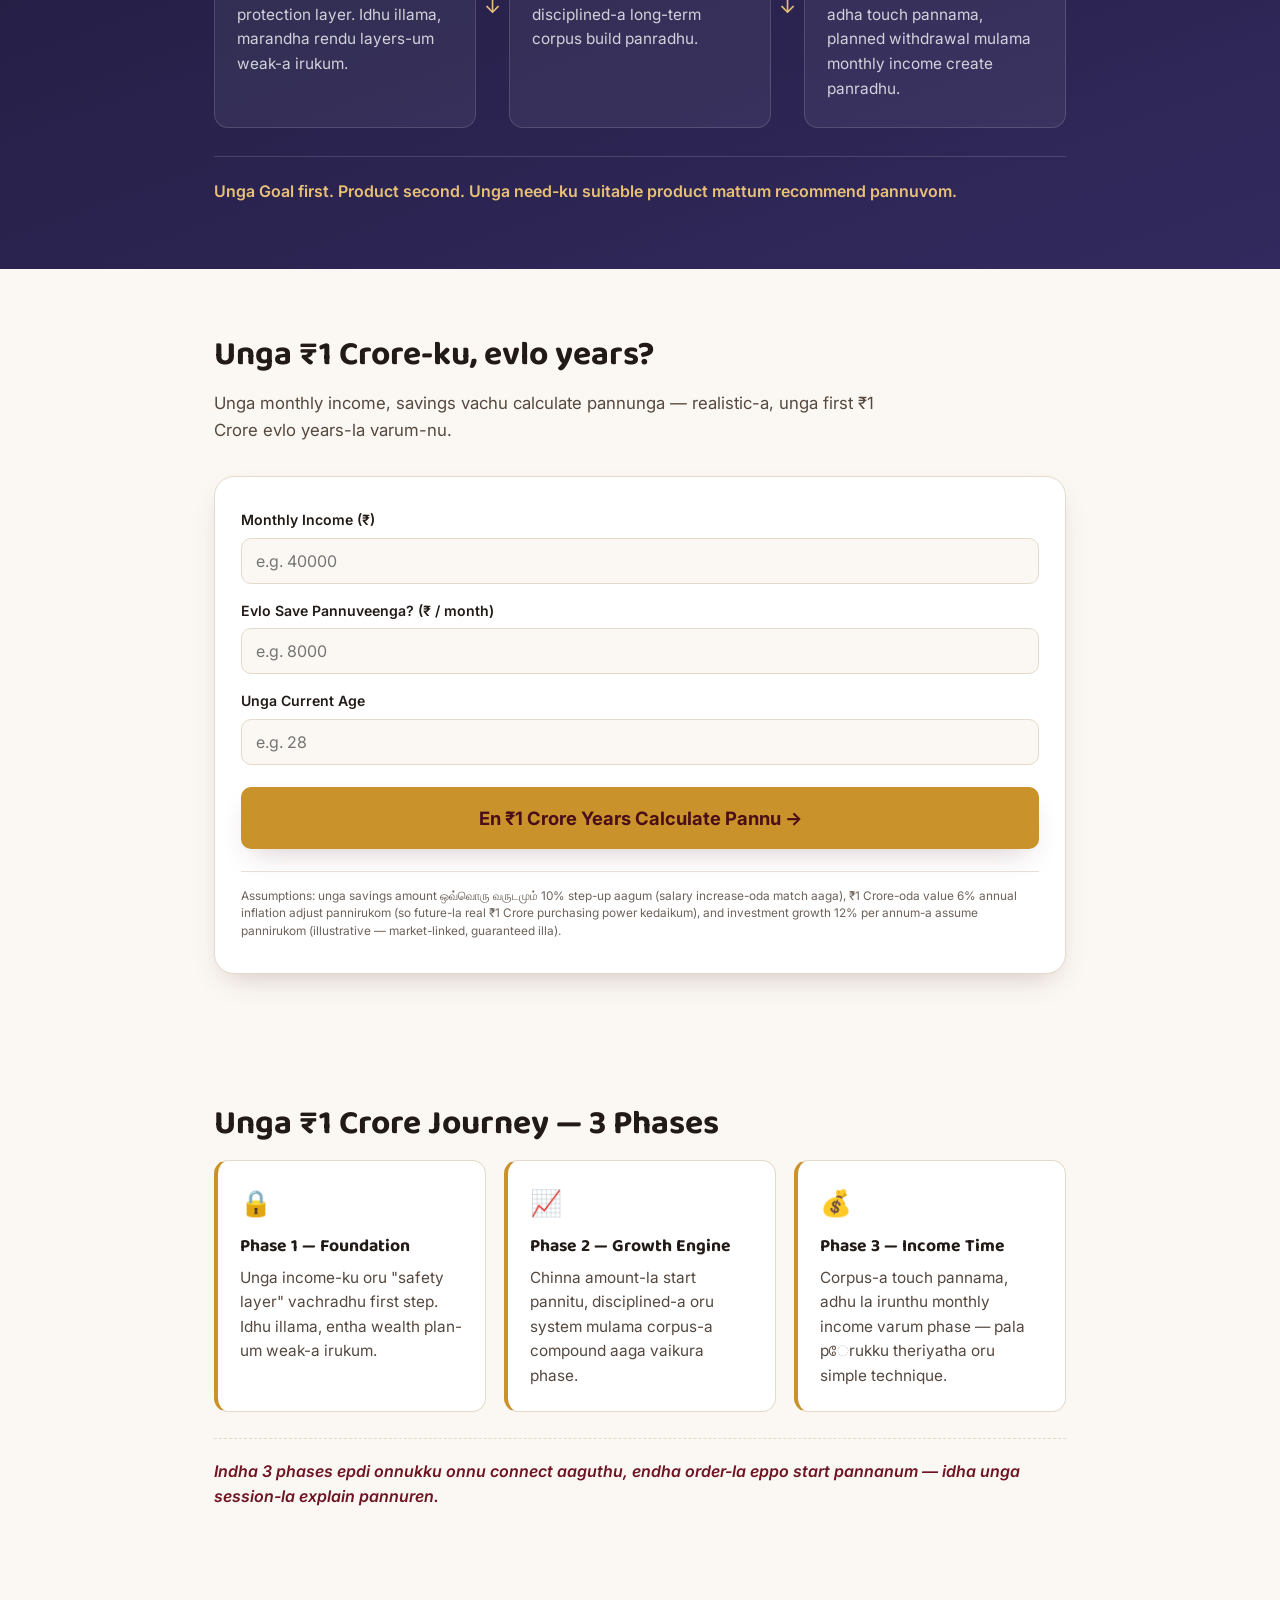
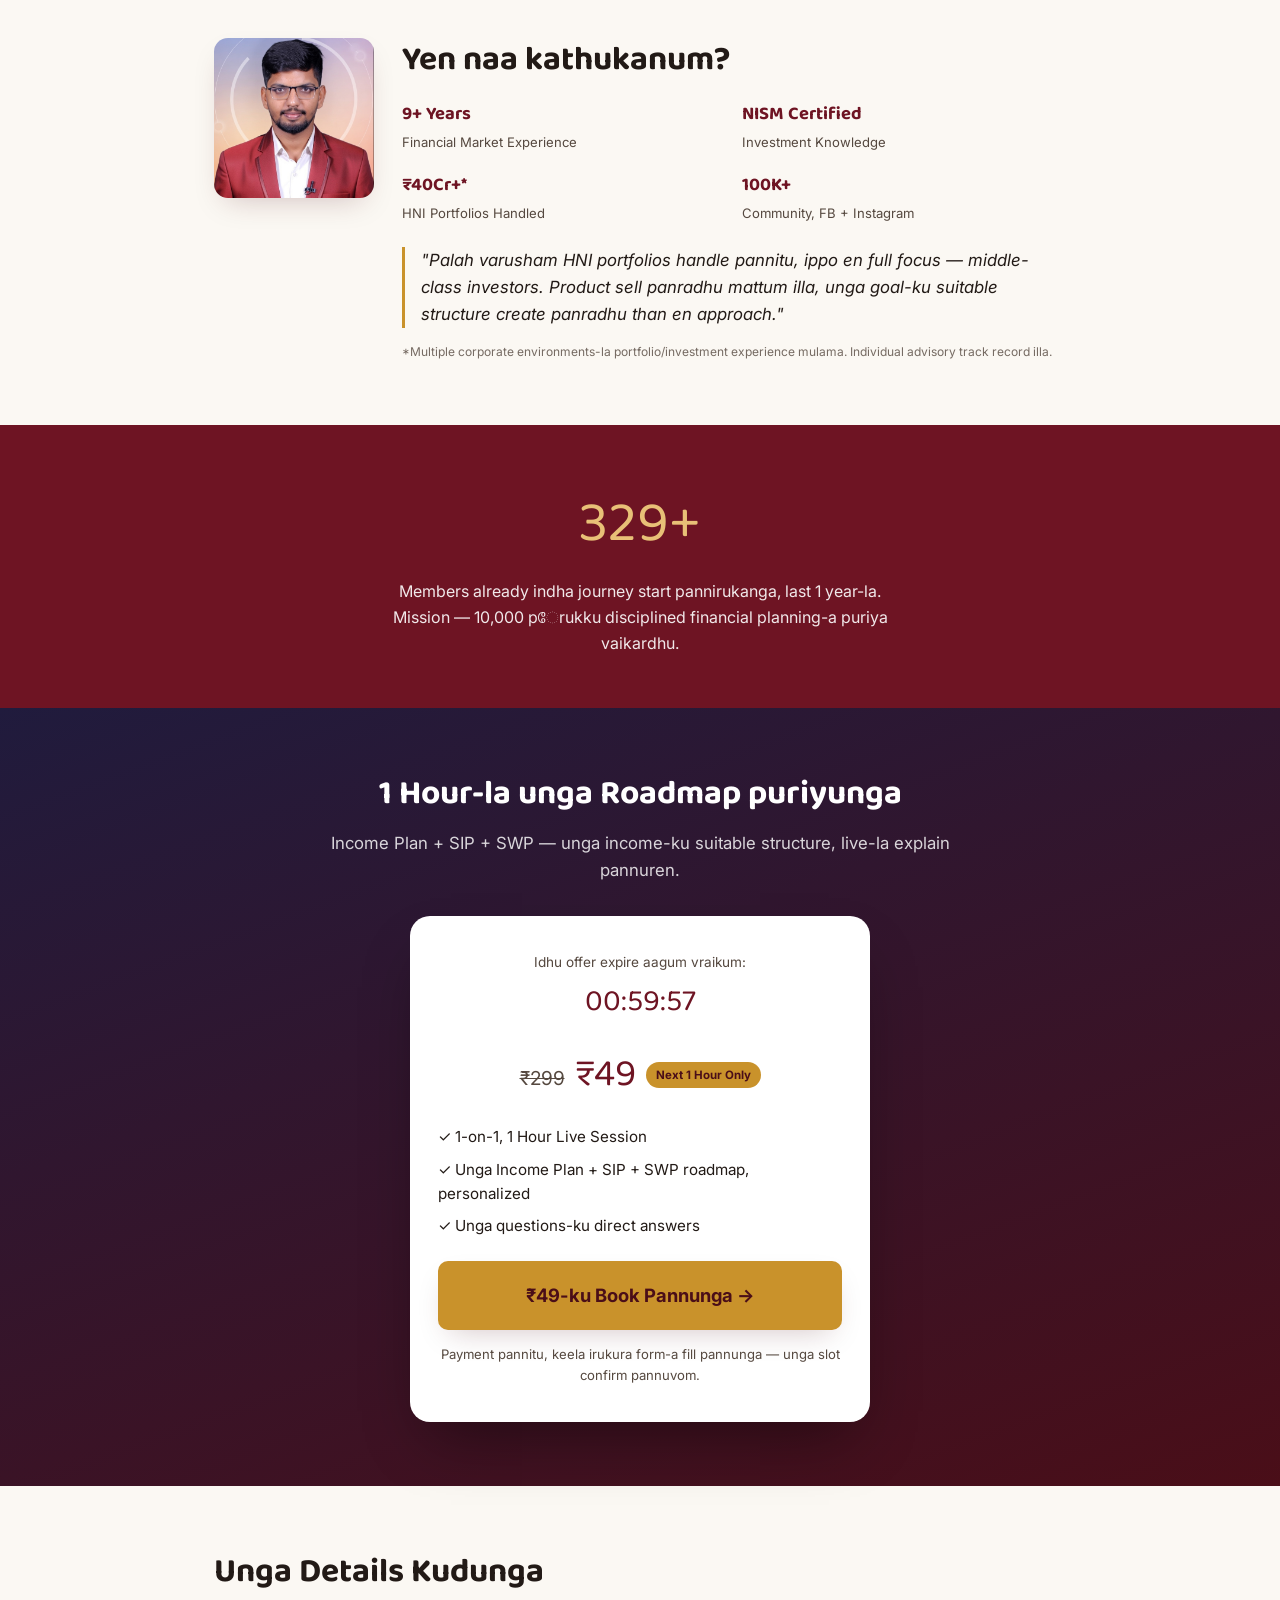
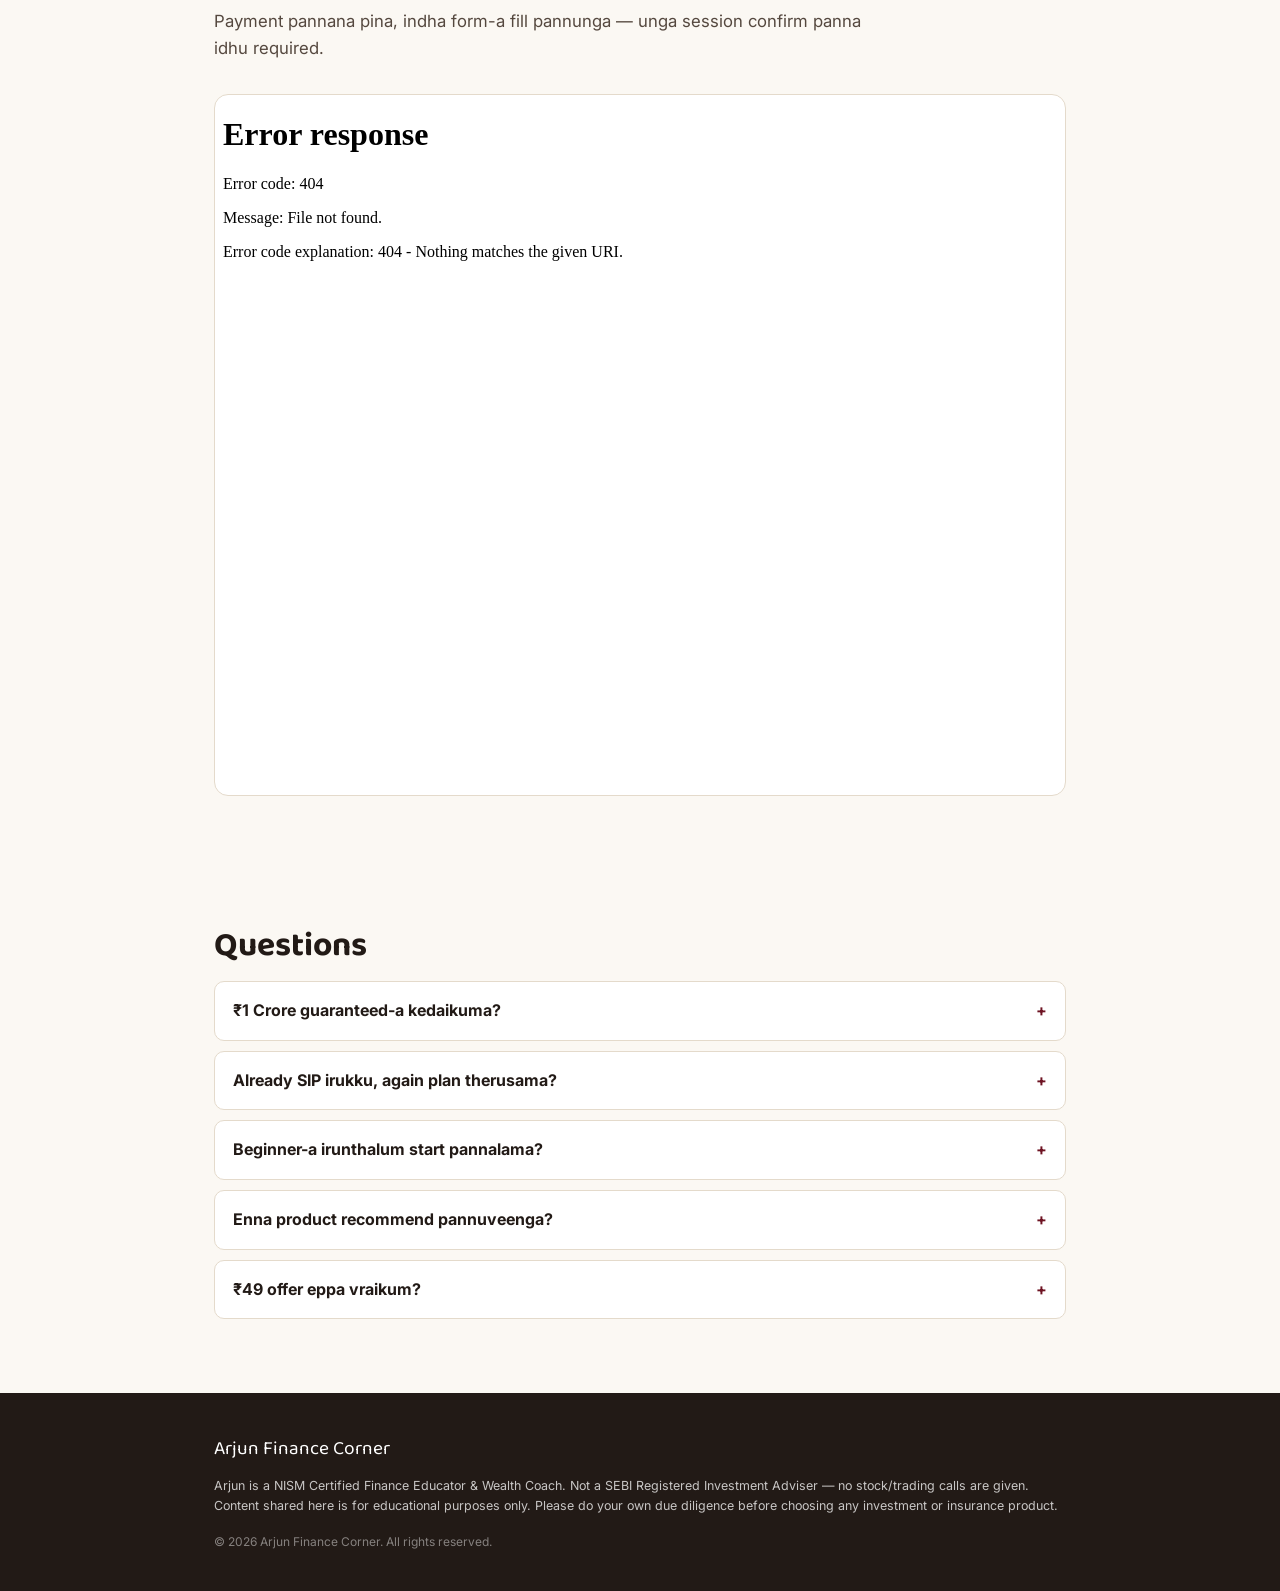
==== commit eade1b2a: "Update index.html 2" ====
--- a/index.html
+++ b/index.html
@@ -32,7 +32,7 @@
   </svg>
   <div class="hero__inner">
     <div class="hero__photo-wrap">
-      <img src="assets/arjun-photo.jpg" alt="Arjun — Founder, Arjun Finance Corner" class="hero__photo">
+      <img src="/arjun-photo.jpg" alt="Arjun — Founder, Arjun Finance Corner" class="hero__photo">
       <div class="hero__badge">Founder,<br>Arjun Finance Corner</div>
     </div>
     <div class="hero__content">
@@ -163,7 +163,7 @@
 <!-- ===== AUTHORITY ===== -->
 <section class="section authority">
   <div class="section__inner authority__inner">
-    <img src="assets/arjun-photo.jpg" alt="Arjun" class="authority__photo">
+    <img src="/arjun-photo.jpg" alt="Arjun" class="authority__photo">
     <div class="authority__content">
       <h2 class="section__title">Yen naa kathukanum?</h2>
       <div class="authority__grid">
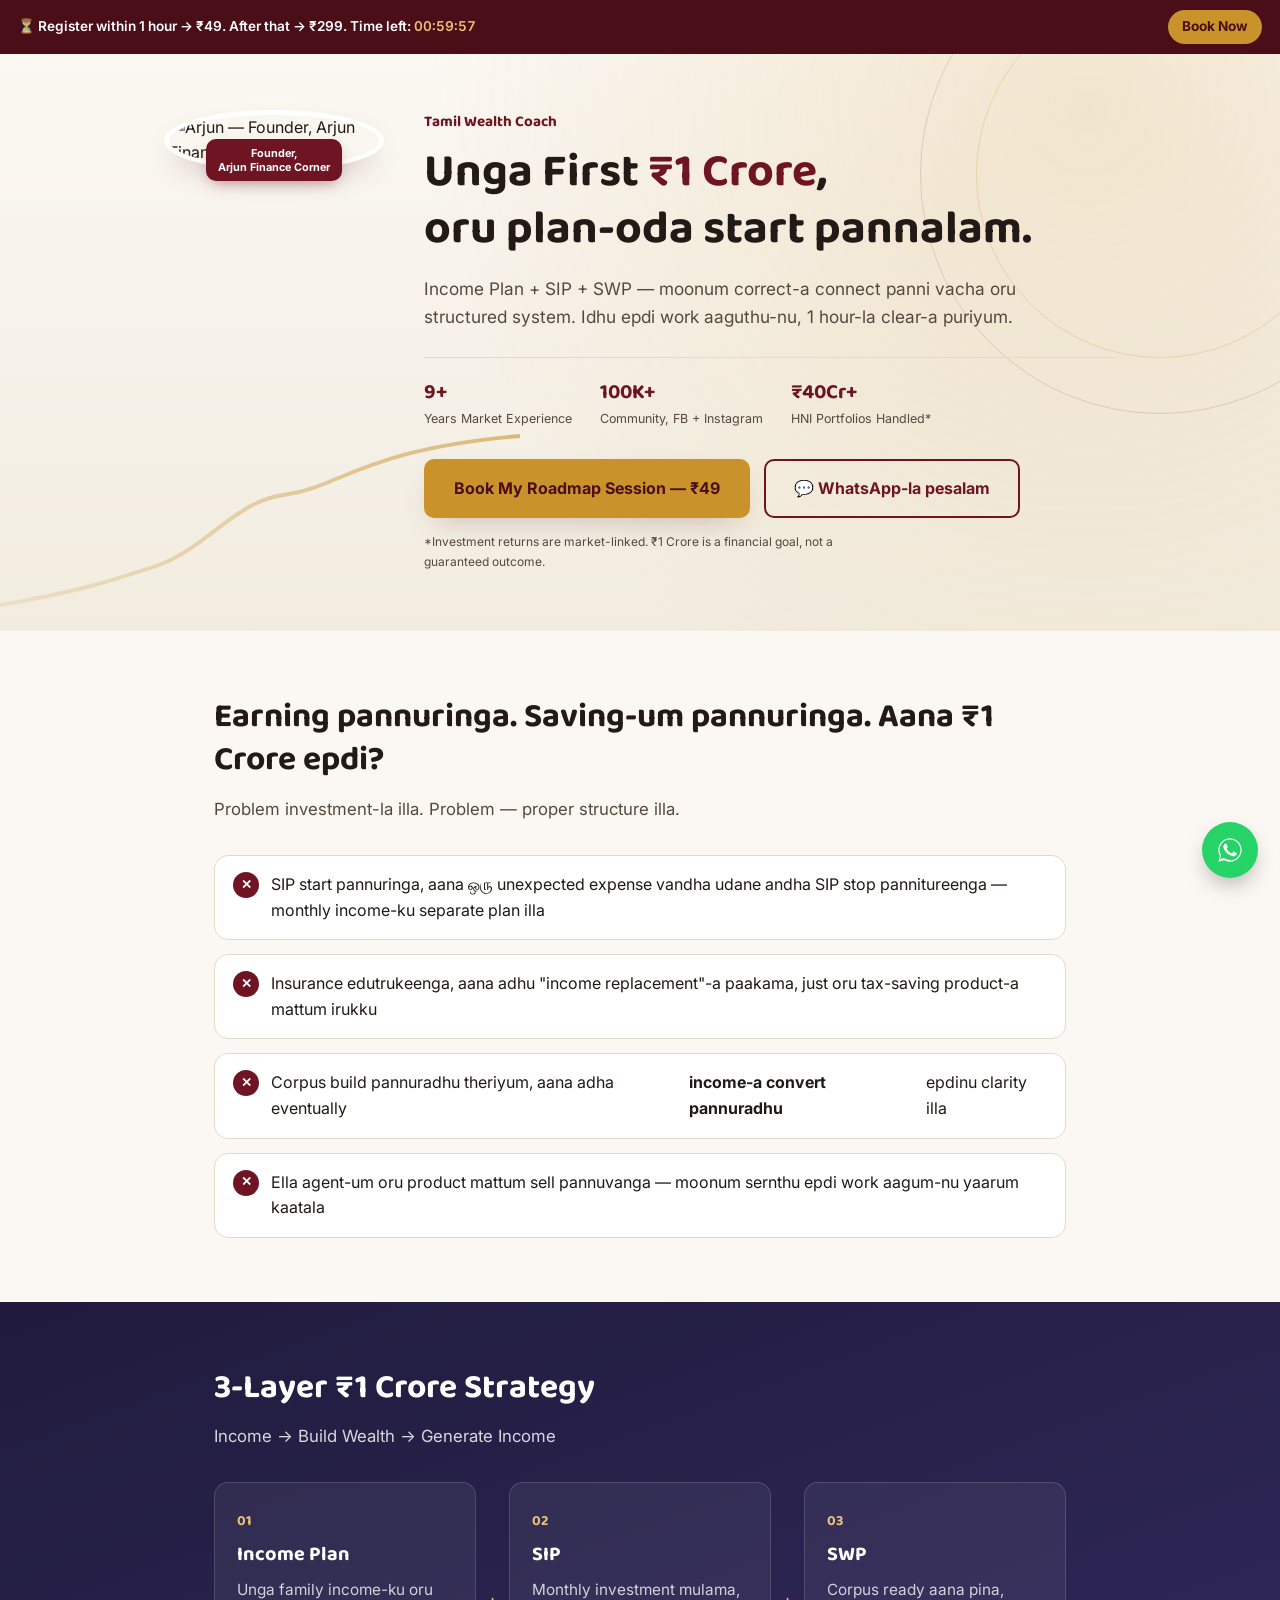
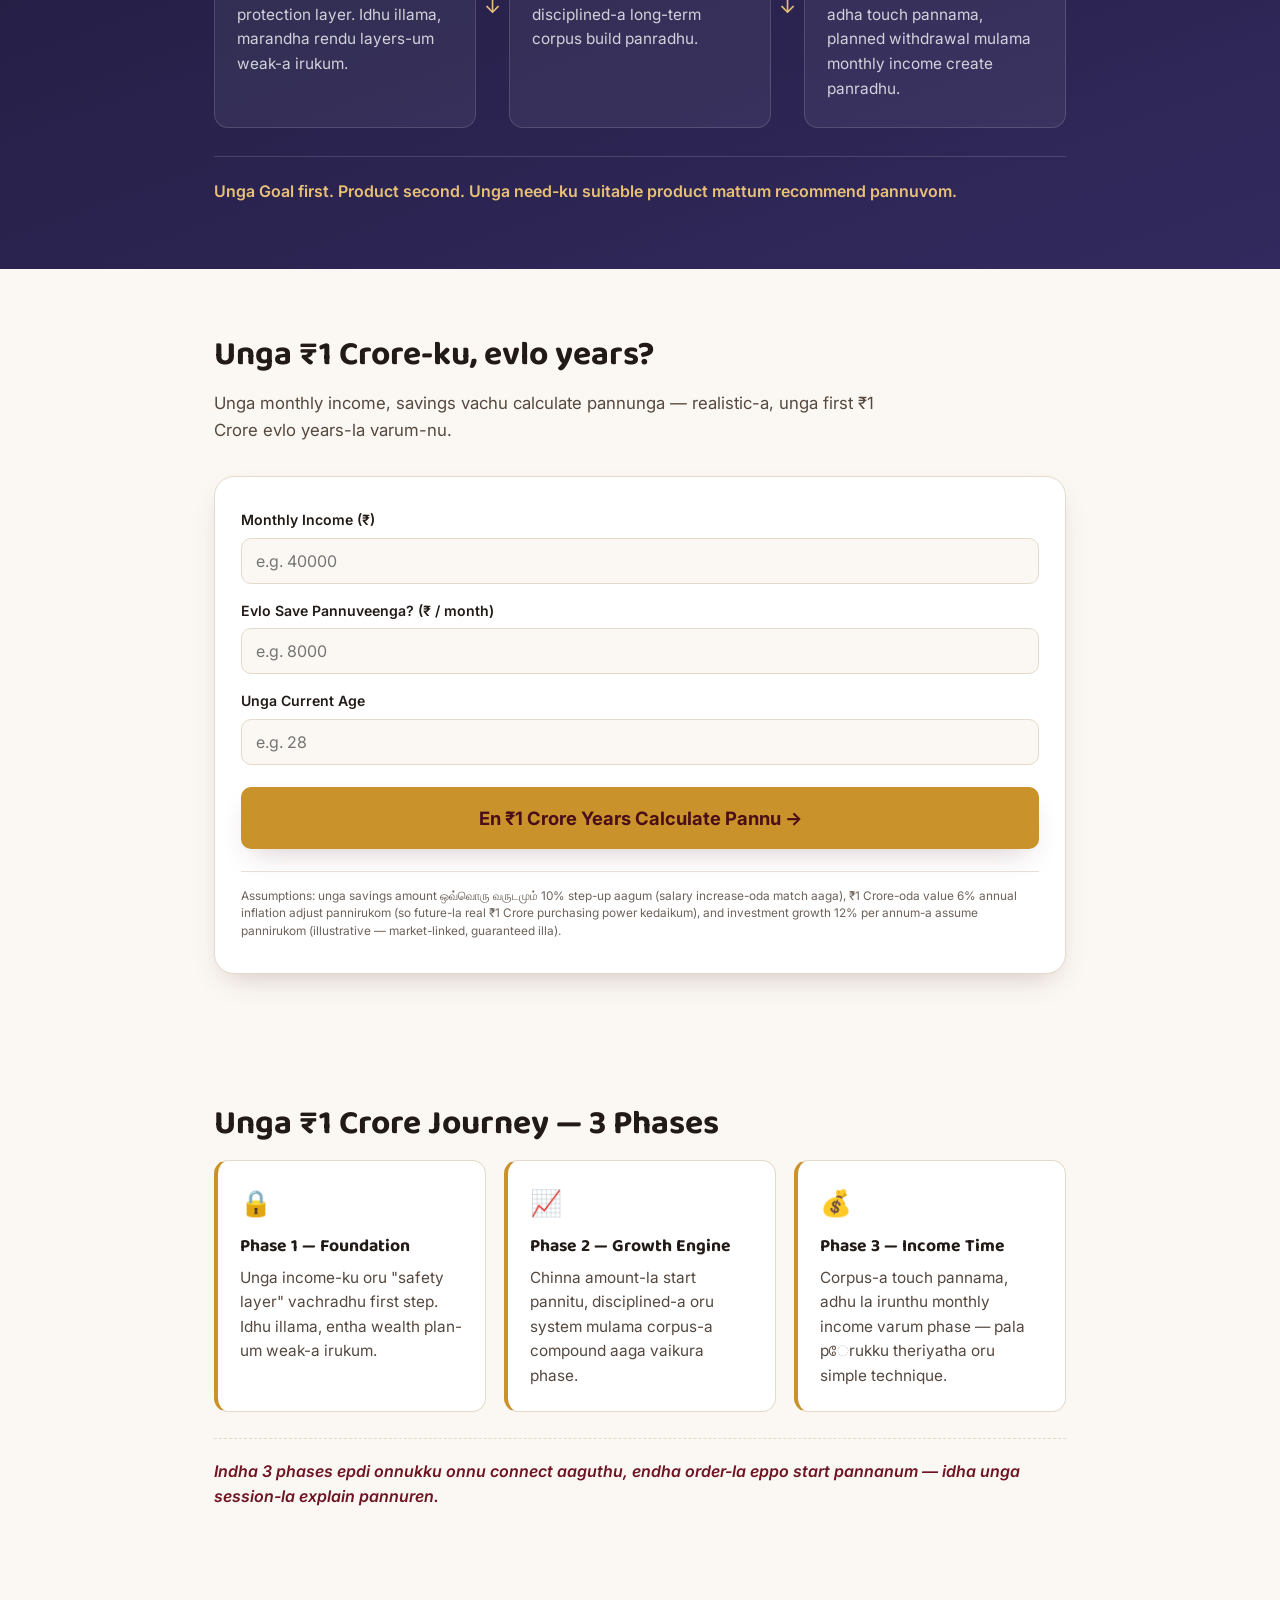
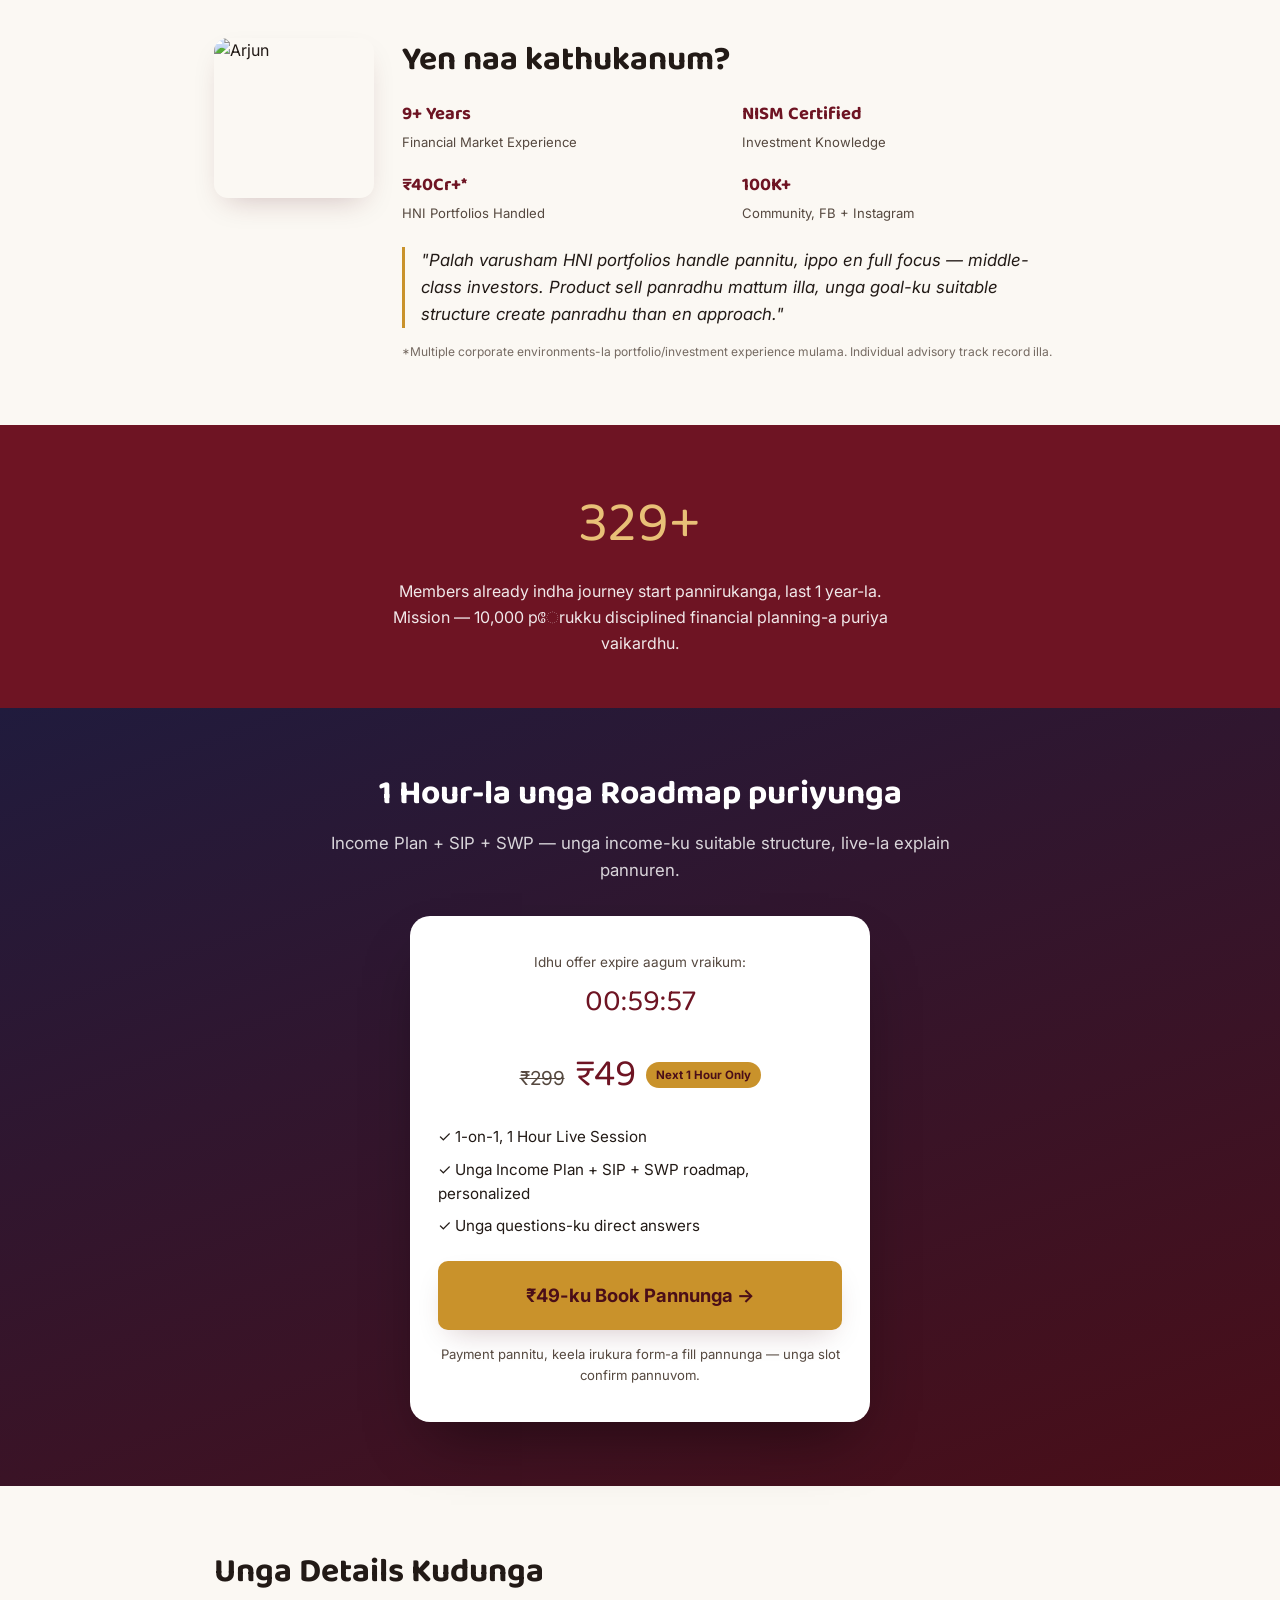
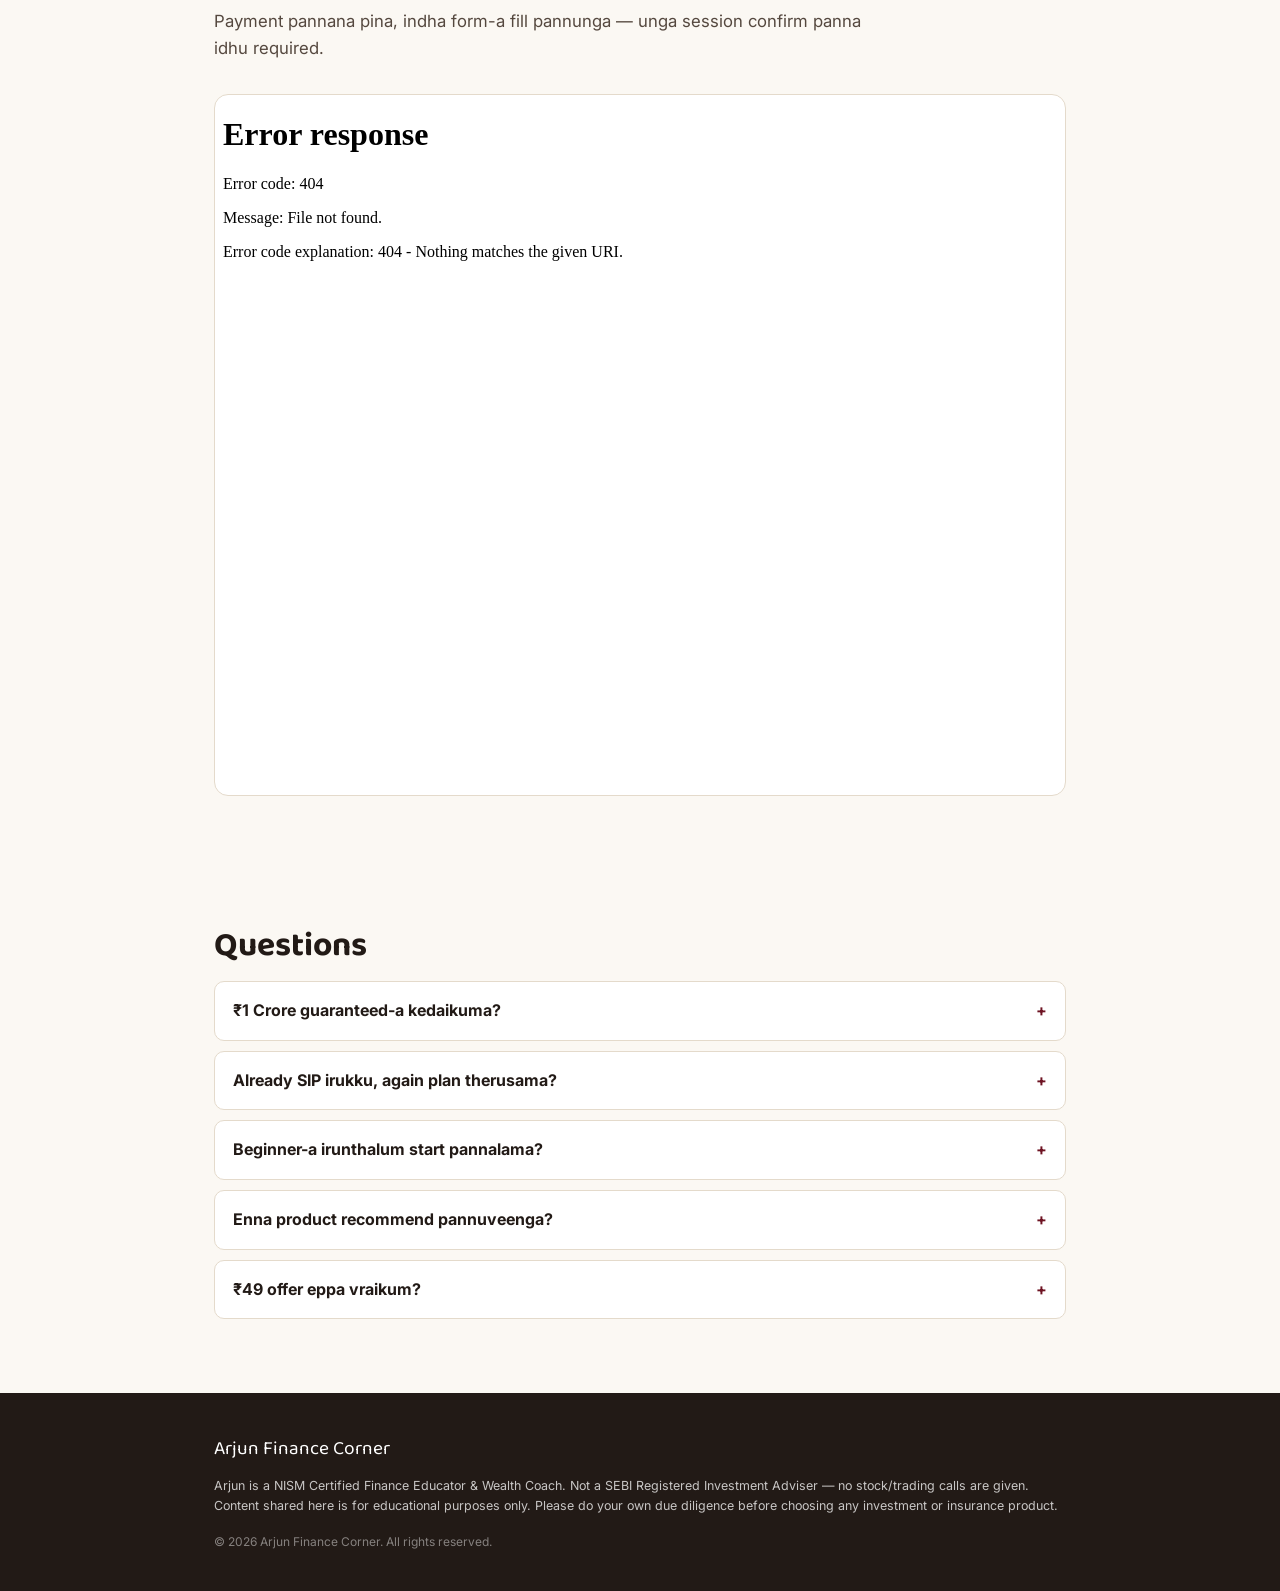
==== commit f0abd1e3: "Update index.html" ====
--- a/index.html
+++ b/index.html
@@ -32,7 +32,7 @@
   </svg>
   <div class="hero__inner">
     <div class="hero__photo-wrap">
-      <img src="/arjun-photo.jpg" alt="Arjun — Founder, Arjun Finance Corner" class="hero__photo">
+      <img src="asserts/arjun-photo.jpg" alt="Arjun — Founder, Arjun Finance Corner" class="hero__photo">
       <div class="hero__badge">Founder,<br>Arjun Finance Corner</div>
     </div>
     <div class="hero__content">
@@ -163,7 +163,7 @@
 <!-- ===== AUTHORITY ===== -->
 <section class="section authority">
   <div class="section__inner authority__inner">
-    <img src="/arjun-photo.jpg" alt="Arjun" class="authority__photo">
+    <img src="asserts/arjun-photo.jpg" alt="Arjun" class="authority__photo">
     <div class="authority__content">
       <h2 class="section__title">Yen naa kathukanum?</h2>
       <div class="authority__grid">
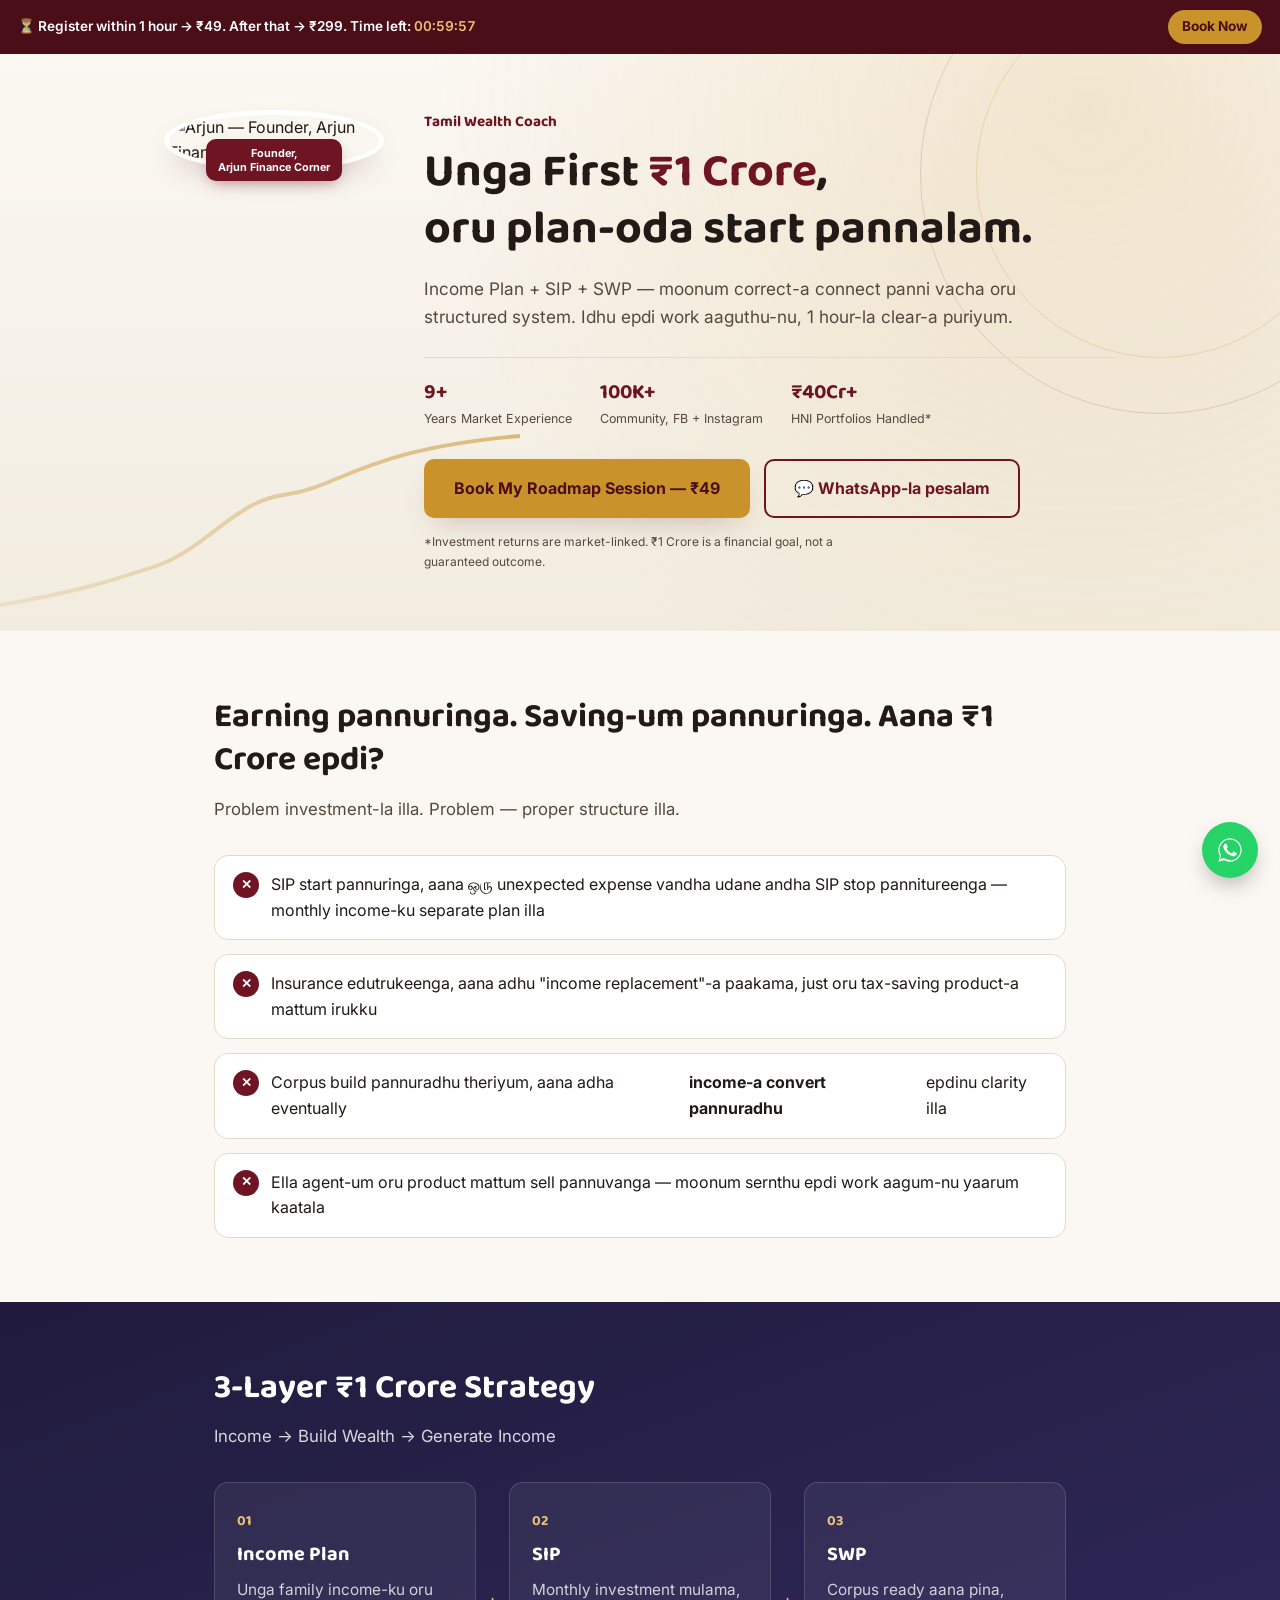
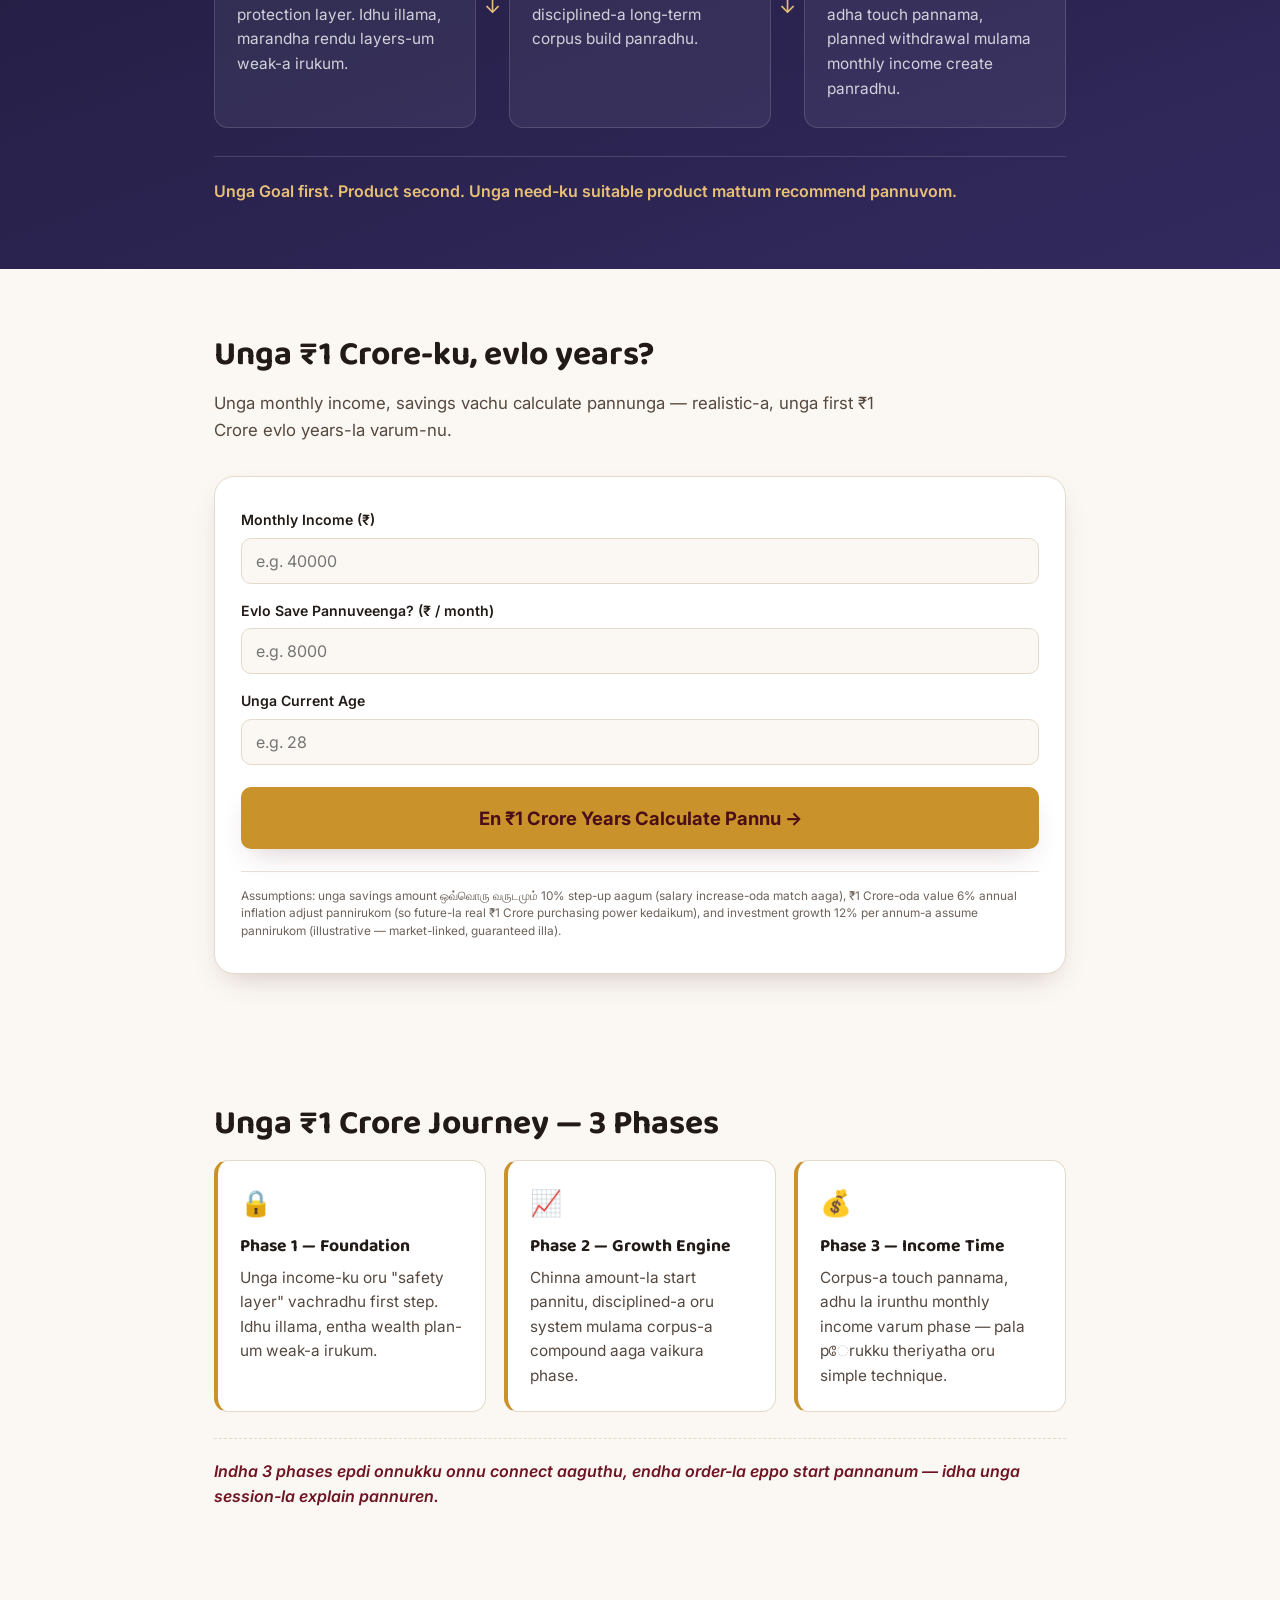
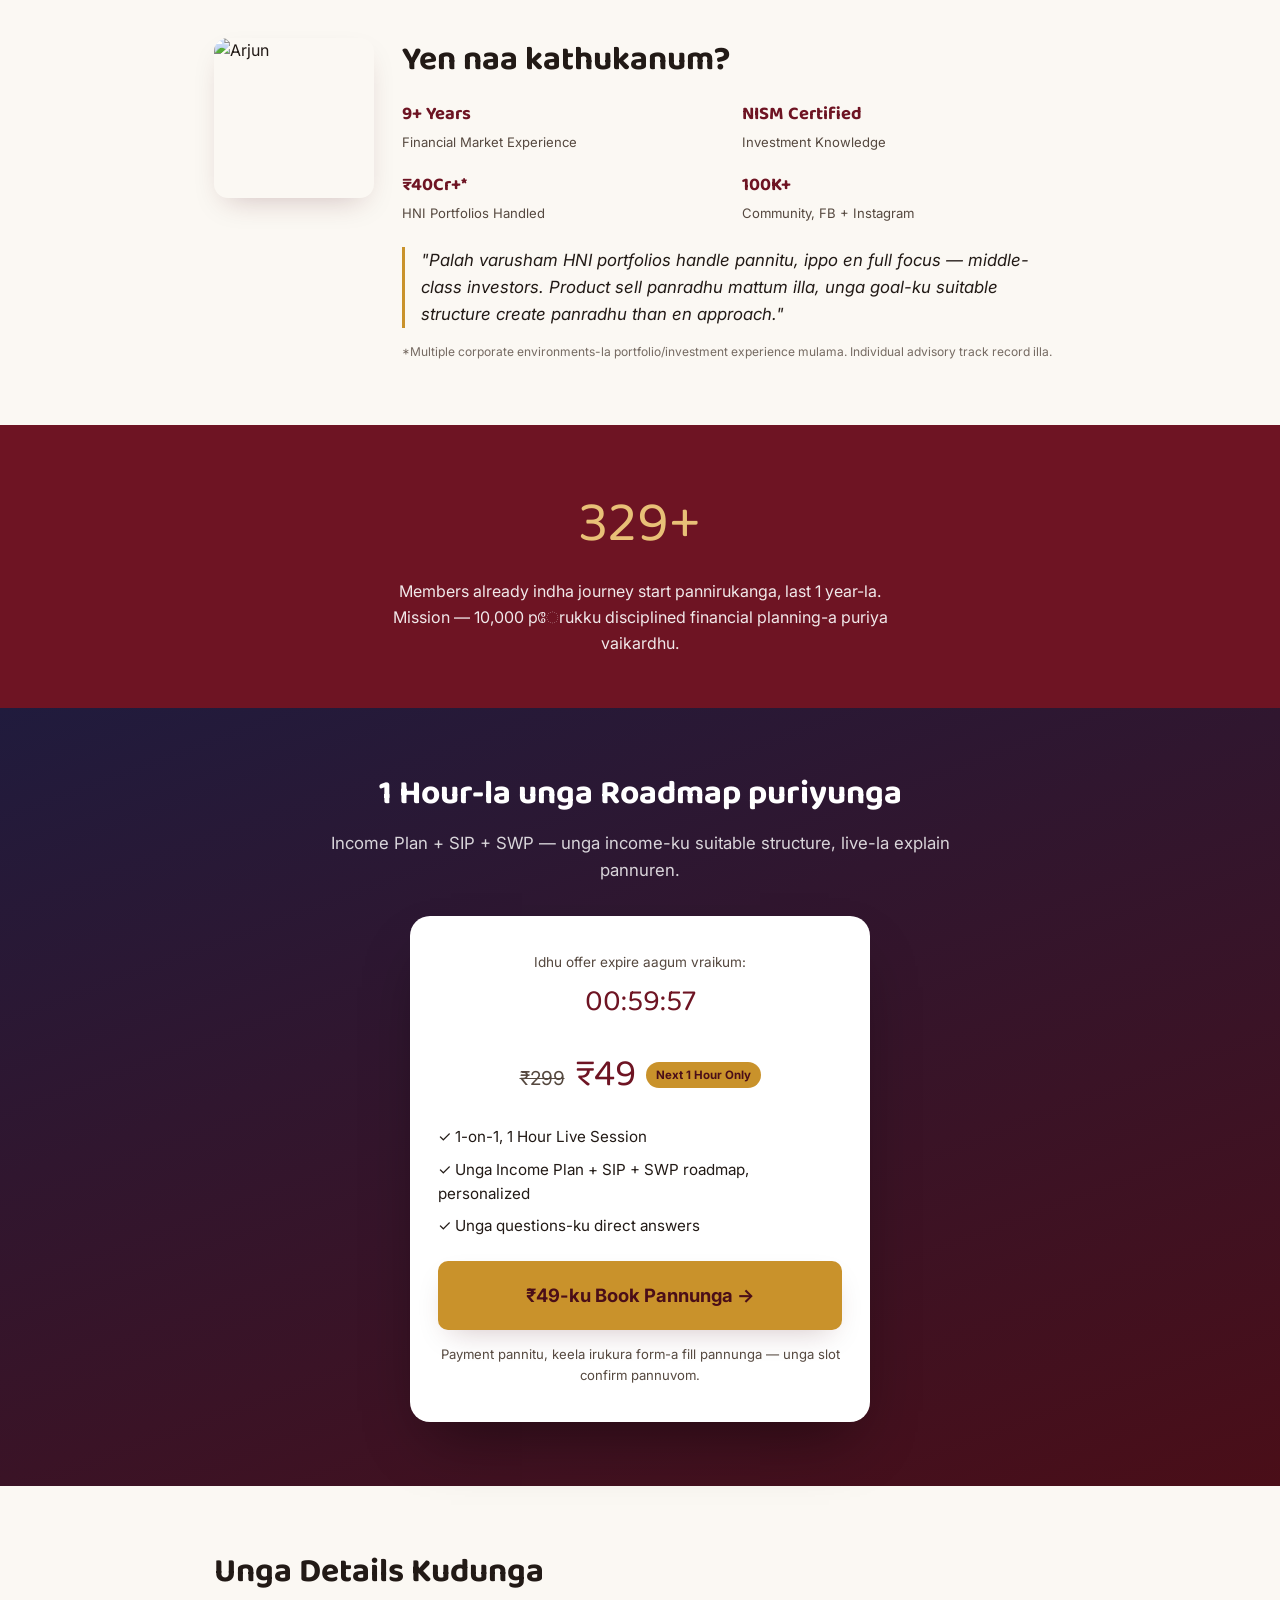
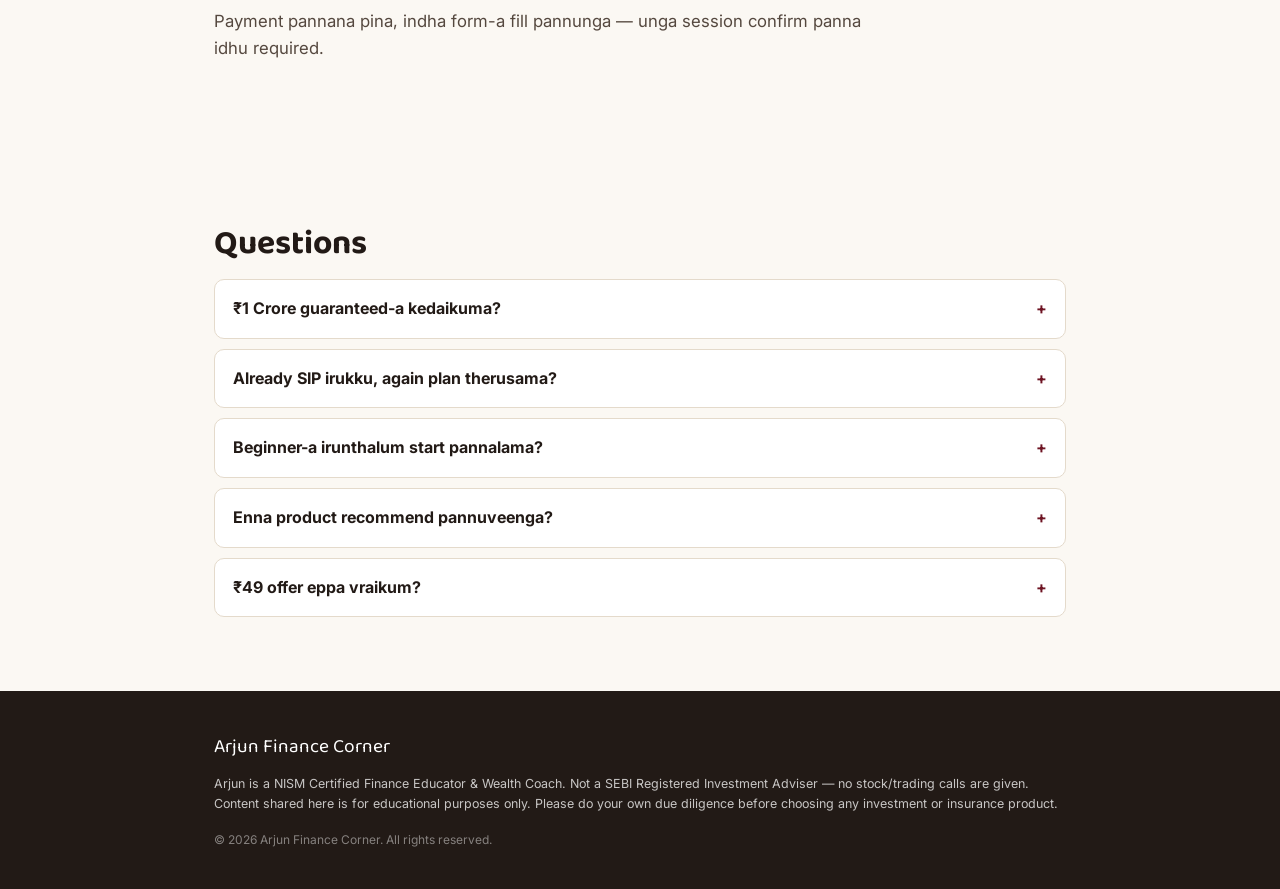
==== commit 39afdad0: "Update index.html" ====
--- a/index.html
+++ b/index.html
@@ -231,9 +231,10 @@
       on the payment page), you can remove this whole iframe block and instead
       link straight to your Razorpay page from the Offer section above.
     -->
-    <div class="lead-form__frame-wrap">
+  <!--  <div class="lead-form__frame-wrap">
       <iframe src="YOUR_GOOGLE_FORM_EMBED_URL" width="100%" height="700" frameborder="0" title="Registration Form">Loading form…</iframe>
-    </div>
+    </div> 
+    -->
   </div>
 </section>
 
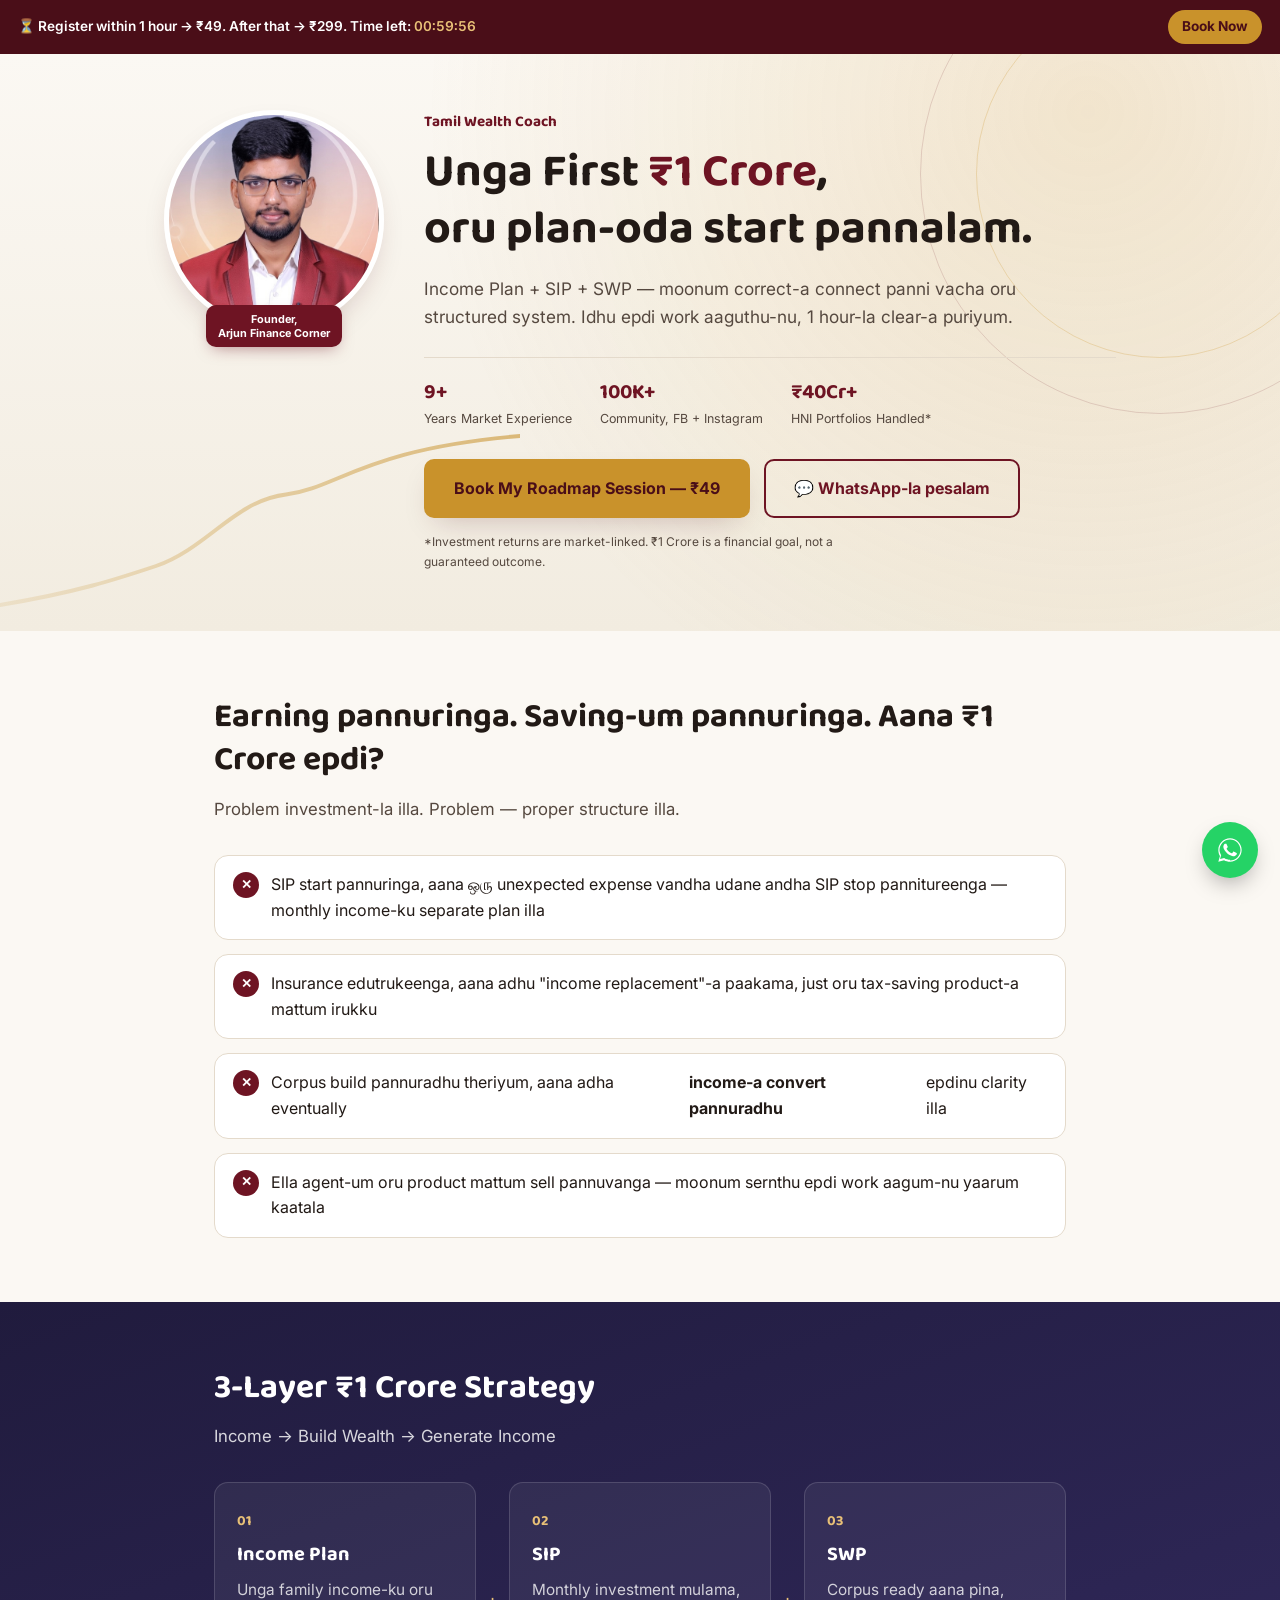
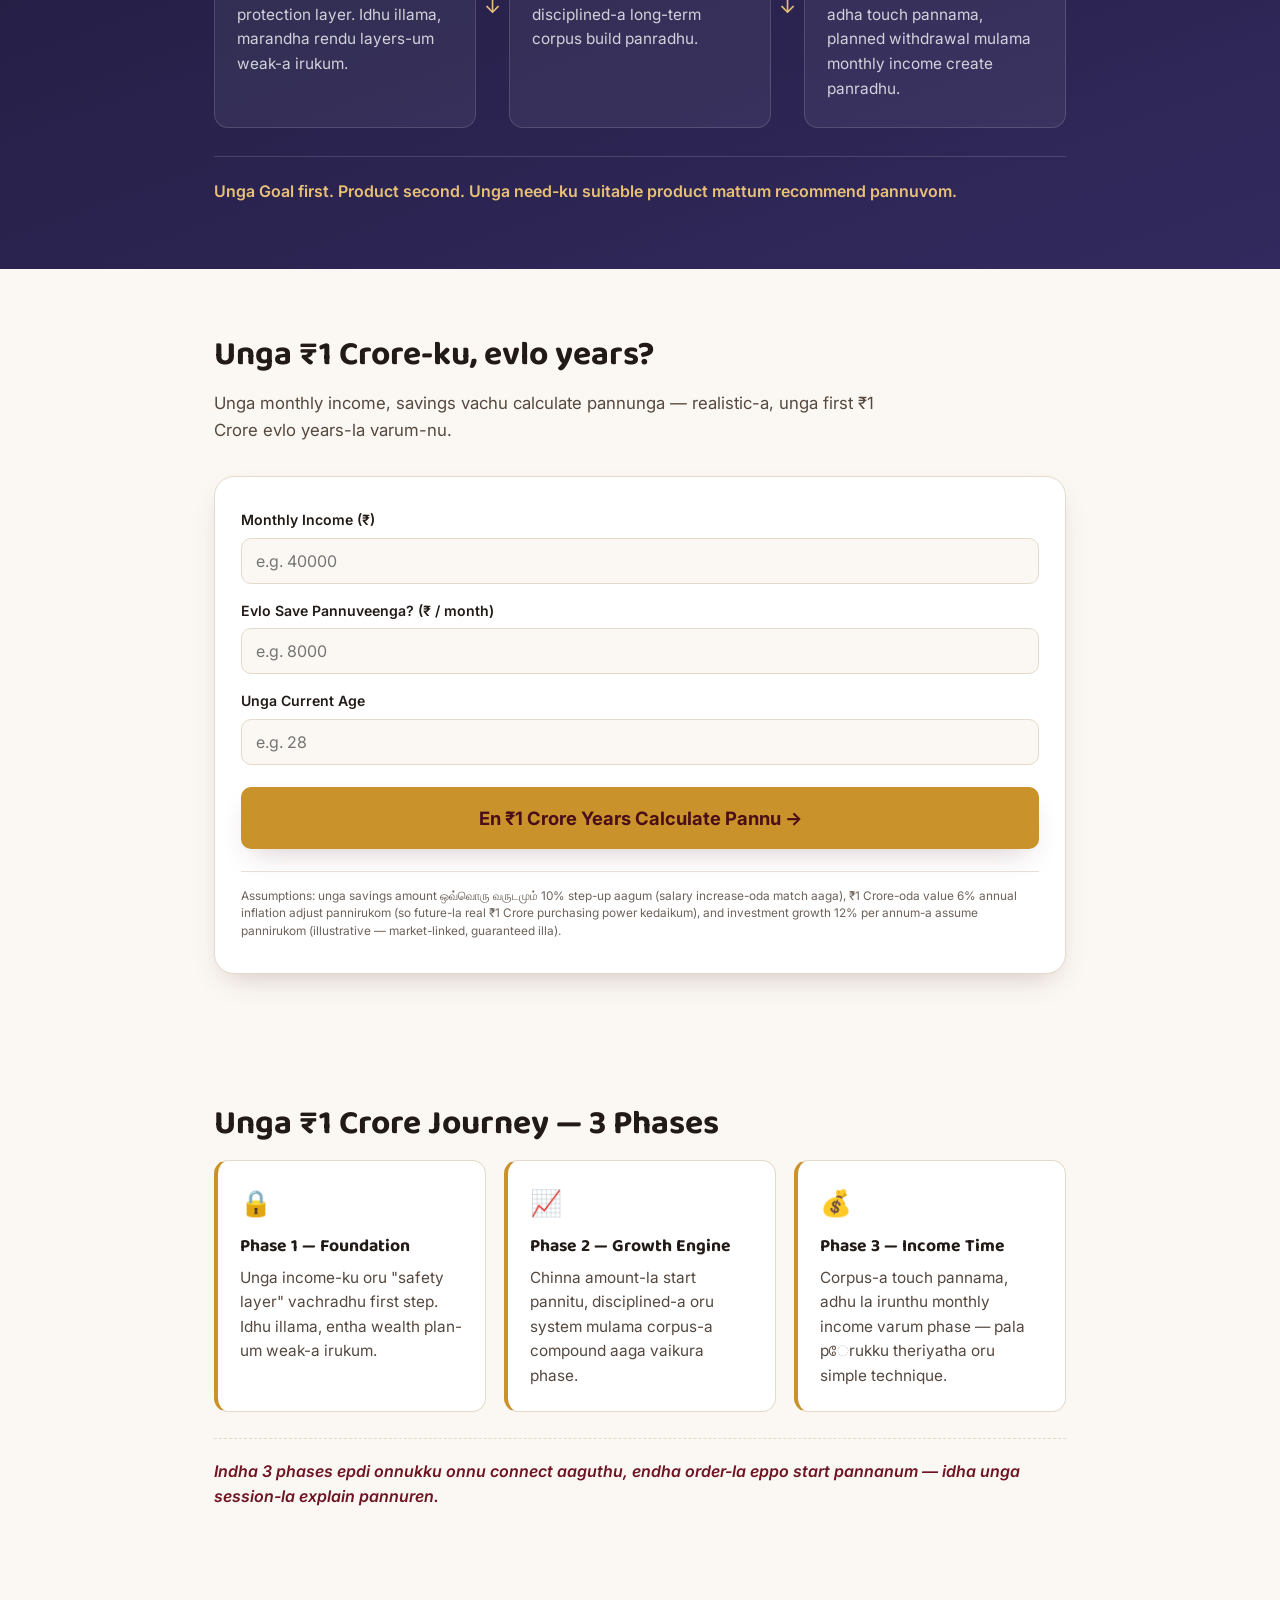
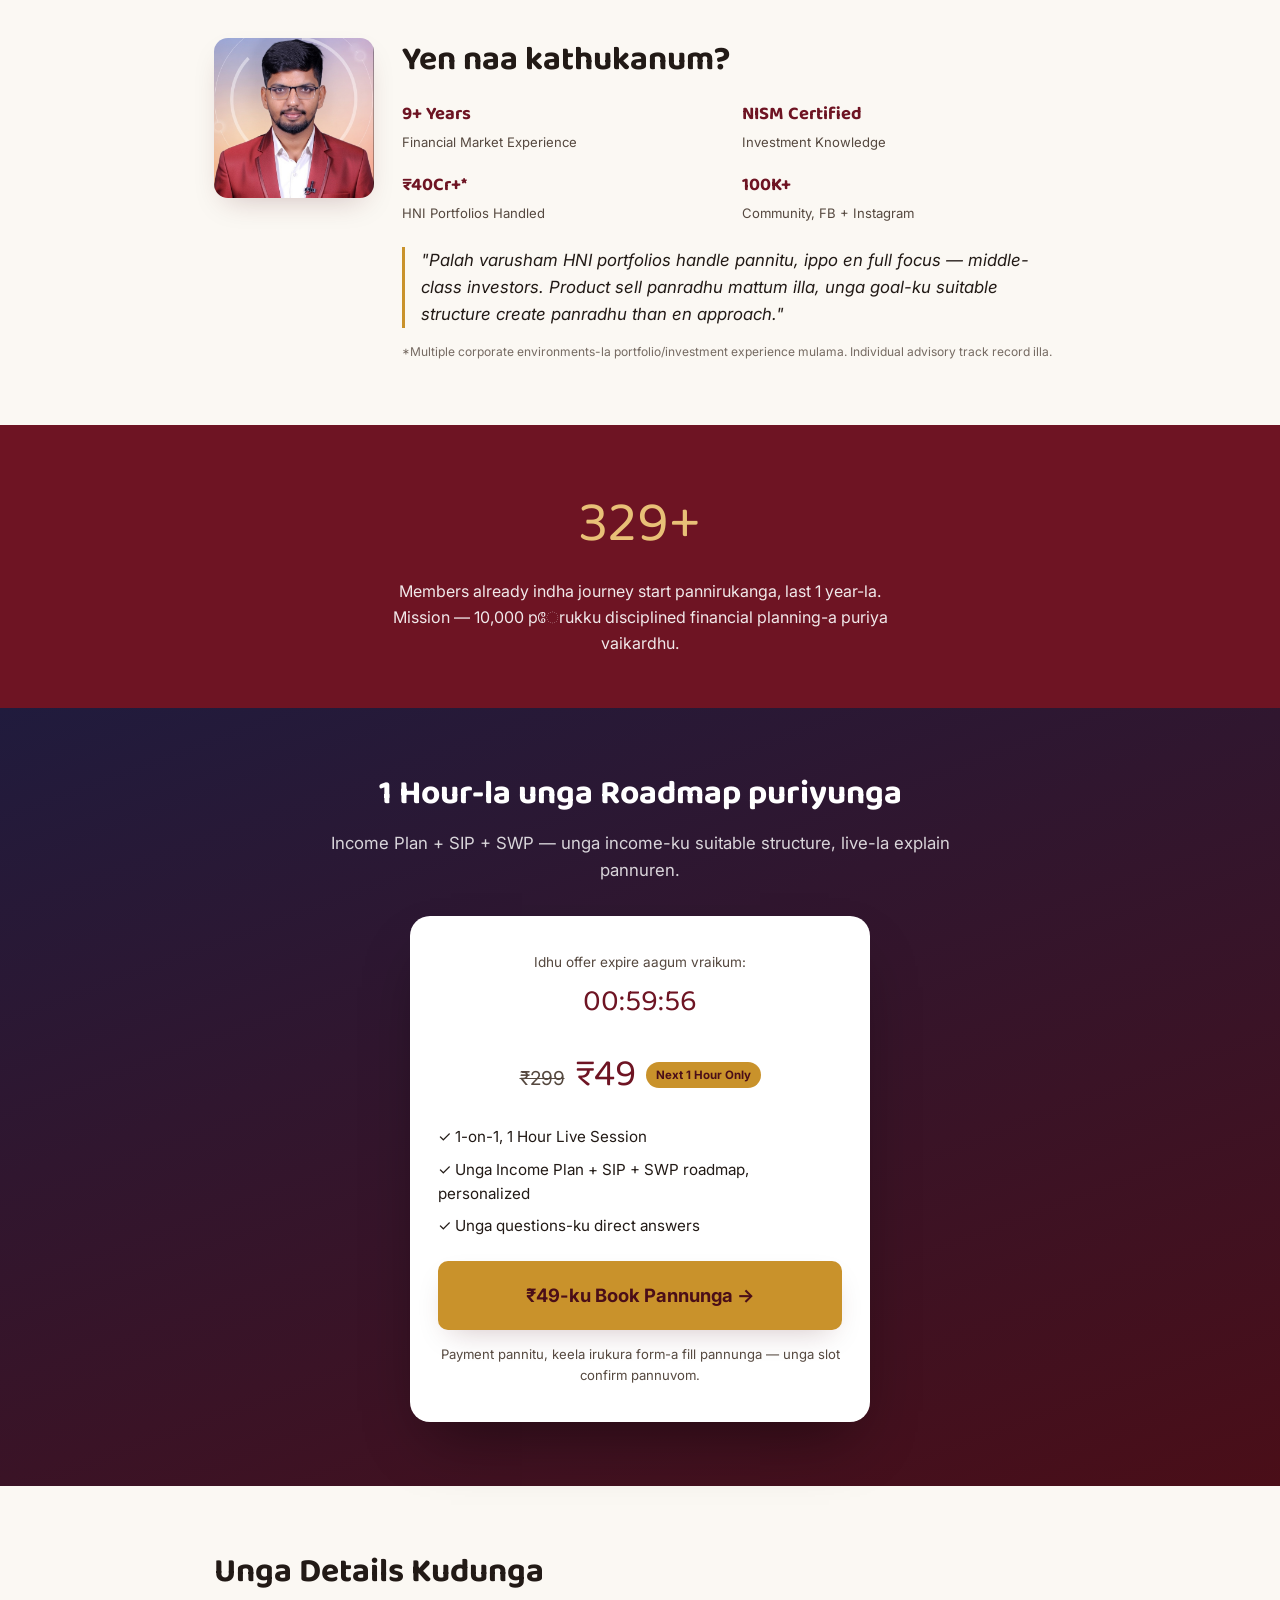
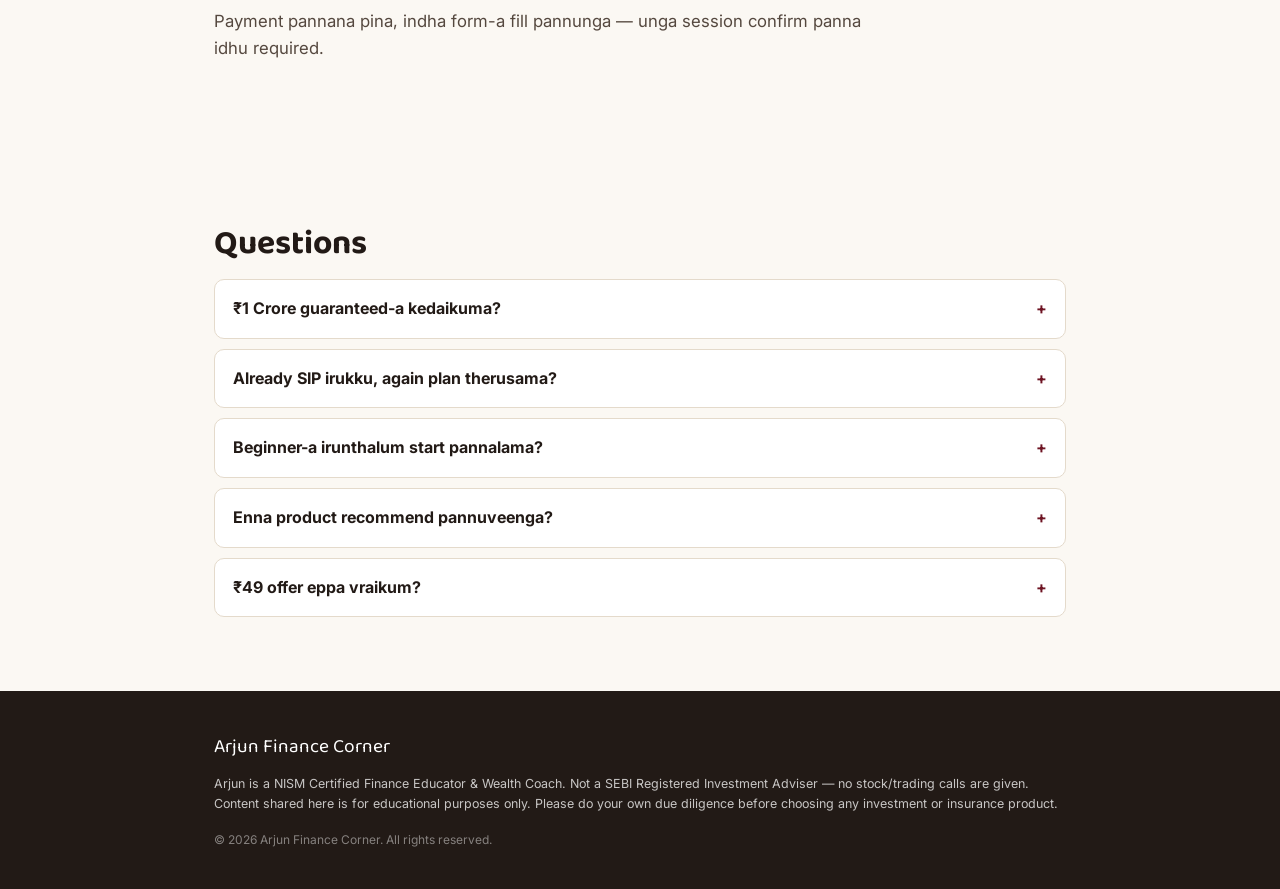
==== commit 78a2394e: "Payment update" ====
--- a/index.html
+++ b/index.html
@@ -207,7 +207,7 @@
         <li>✓ Unga Income Plan + SIP + SWP roadmap, personalized</li>
         <li>✓ Unga questions-ku direct answers</li>
       </ul>
-      <a href="https://razorpay.me/@arjun6340?amount=rZC5NMufSVtgb9QV3szYxw%3D%3D" target="_blank" rel="noopener" class="btn btn--primary btn--large">₹49-ku Book Pannunga →</a>
+      <a href="https://rzp.io/rzp/xrOx9kT" target="_blank" rel="noopener" class="btn btn--primary btn--large">₹49-ku Book Pannunga →</a>
       <p class="offer__note">Payment pannitu, keela irukura form-a fill pannunga — unga slot confirm pannuvom.</p>
     </div>
   </div>
